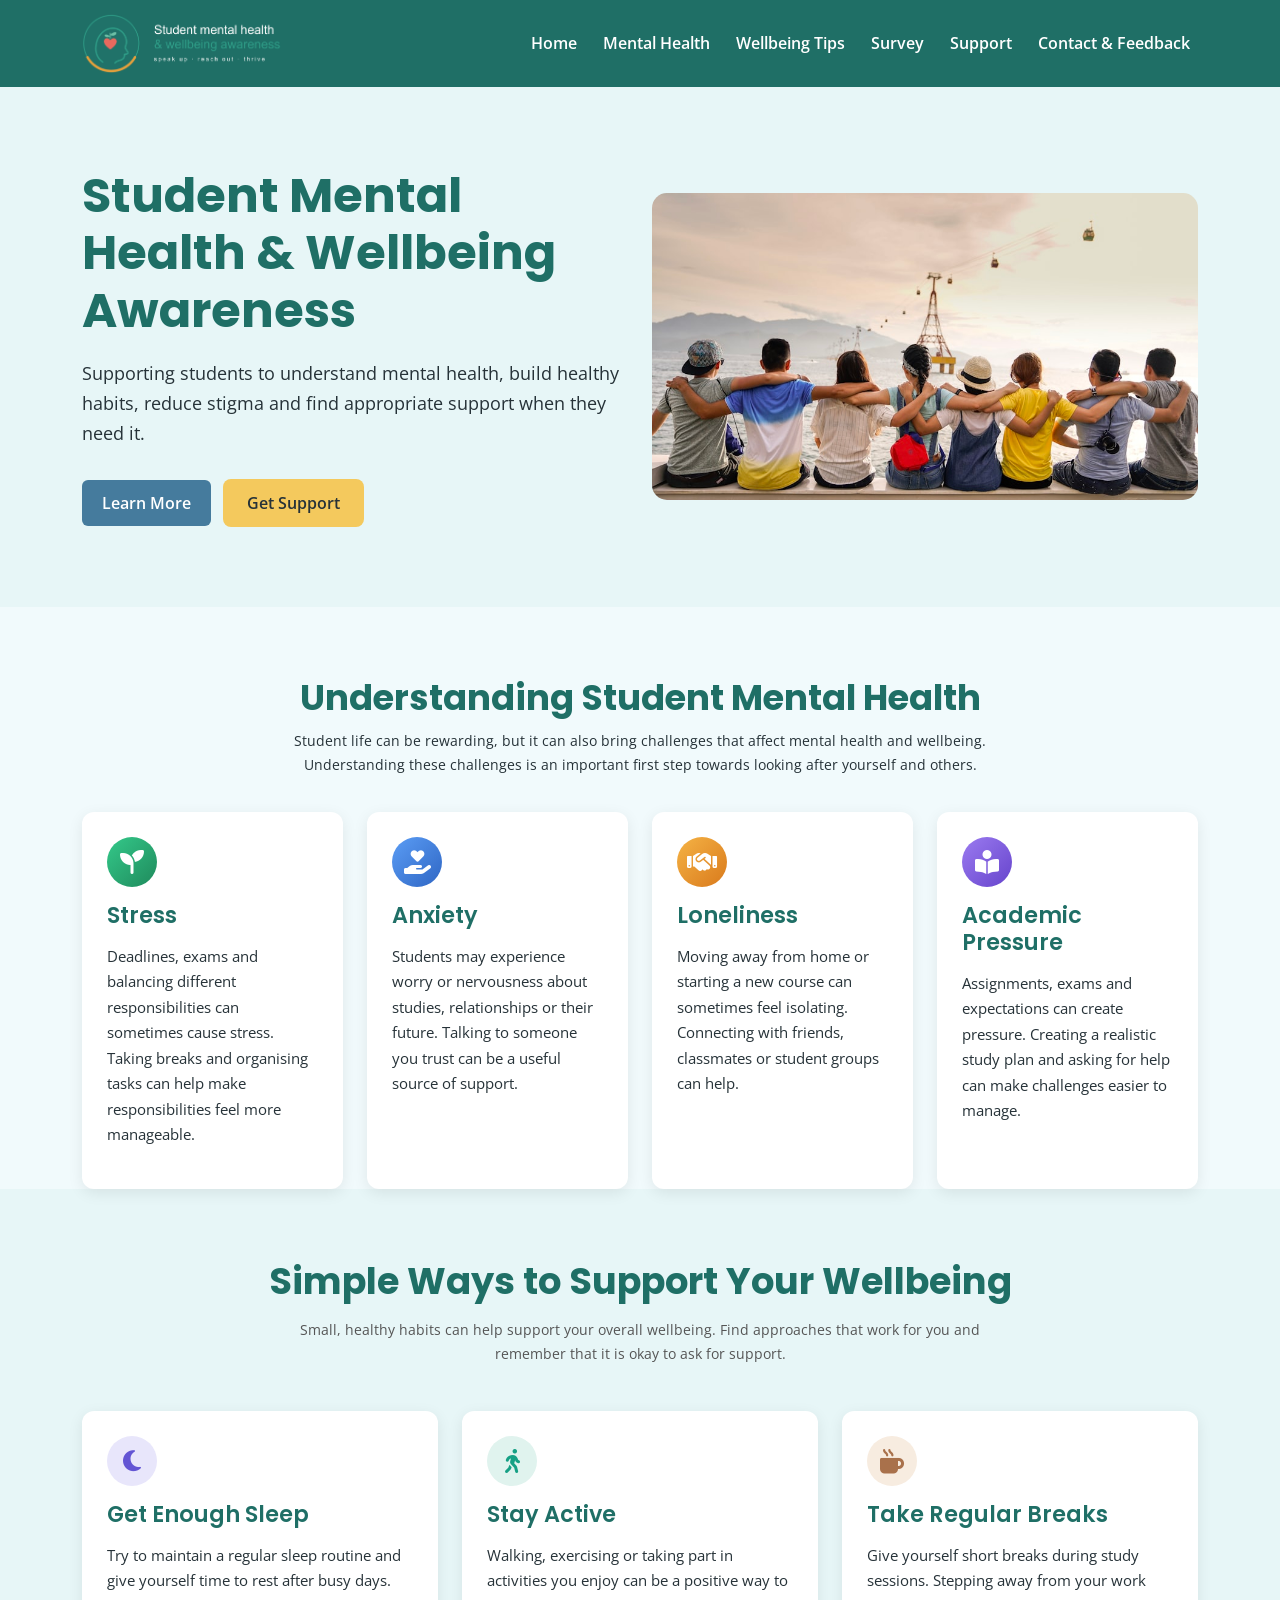
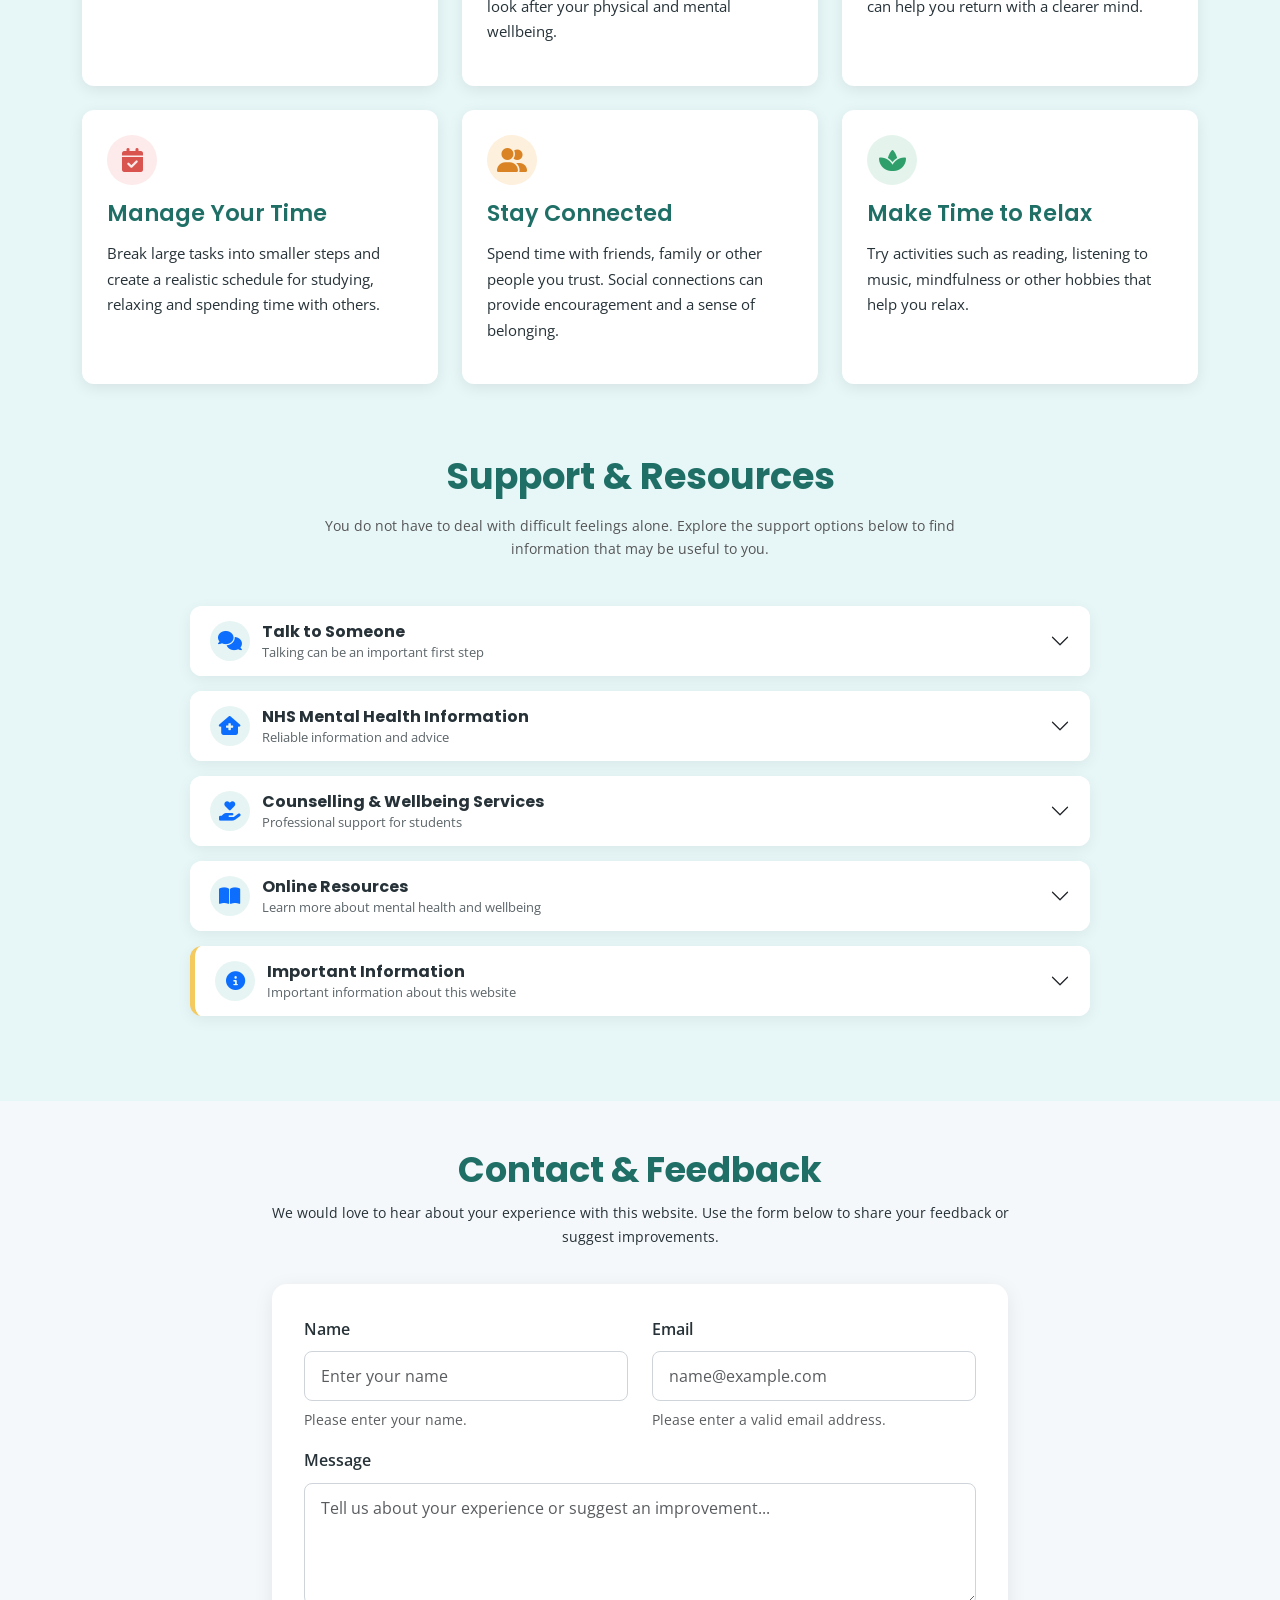
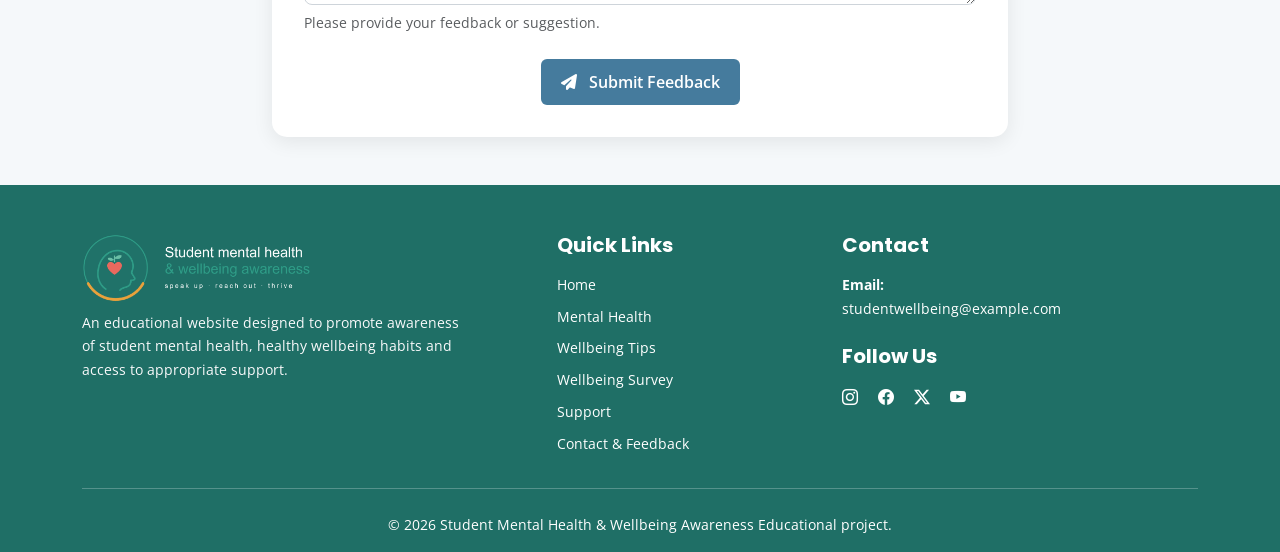
==== index.html @ f3d394f8 "Changes in style" ====
<!doctype html>
<html lang="en">
  <head>
    <meta charset="UTF-8" />
    <meta name="viewport" content="width=device-width, initial-scale=1.0" />
    <meta
      name="description"
      content="Student Mental Health and Wellbeing Awareness website providing information, wellbeing tips and support resources."
    />
    <title>Student Mental Health & Wellbeing Awareness</title>

    <!-- Bootstrap CSS -->
    <link
      href="https://cdn.jsdelivr.net/npm/bootstrap@5.3.8/dist/css/bootstrap.min.css"
      rel="stylesheet"
      integrity="sha384-sRIl4kxILFvY47J16cr9ZwB07vP4J8+LH7qKQnuqkuIAvNWLzeN8tE5YBujZqJLB"
      crossorigin="anonymous"
    />

    <!-- Font Awesome Icon -->
    <link
      rel="stylesheet"
      href="https://cdnjs.cloudflare.com/ajax/libs/font-awesome/6.5.2/css/all.min.css"
    />
    <link
      rel="stylesheet"
      href="https://cdn.jsdelivr.net/npm/bootstrap-icons@1.11.3/font/bootstrap-icons.min.css"
    />

    <!-- custom CSS -->
    <link rel="stylesheet" href="assets/css/style.css" />
  </head>

  <body>
    <!-- Navigation -->
    <nav
      class="navbar navbar-expand-lg sticky-top"
      aria-label="Main navigation"
    >
      <div class="container">
        <a class="navbar-brand" href="#home">
          <img
            src="assets/images/student_mental_health_wellbeing_awareness_logo.png"
            alt="Student Mental Health and Wellbeing Awareness logo"
            class="logo"
            width="200px"
          />
        </a>
        <!-- Mobile menu button -->
        <button
          class="navbar-toggler"
          type="button"
          data-bs-toggle="collapse"
          data-bs-target="#mainNavigation"
          aria-controls="mainNavigation"
          aria-expanded="false"
          aria-label="Toggle navigation"
        >
          <span class="navbar-toggler-icon"></span>
        </button>

        <!-- Navigation links -->
        <div class="collapse navbar-collapse" id="mainNavigation">
          <ul class="navbar-nav ms-auto">
            <li class="nav-item">
              <a class="nav-link" href="#home">Home</a>
            </li>

            <li class="nav-item">
              <a class="nav-link" href="#mental-health"> Mental Health </a>
            </li>

            <li class="nav-item">
              <a class="nav-link" href="#wellbeing-tips"> Wellbeing Tips </a>
            </li>

            <li class="nav-item">
              <a class="nav-link" href="survey.html">Survey</a>
            </li>

            <li class="nav-item">
              <a class="nav-link" href="#support"> Support </a>
            </li>
            <li class="nav-item">
              <a class="nav-link" href="#contact-feedback"
                >Contact & Feedback</a
              >
            </li>
          </ul>
        </div>
      </div>
    </nav>

    <!-- Hero Section -->
    <header id="home" class="hero">
      <div class="container">
        <div class="row align-items-center">
          <!-- Hero text -->
          <div class="col-lg-6">
            <h1>Student Mental Health & Wellbeing Awareness</h1>

            <p>
              Supporting students to understand mental health, build healthy
              habits, reduce stigma and find appropriate support when they need
              it.
            </p>

            <a href="#mental-health" class="btn btn-primary-custom me-md-2">
              Learn More
            </a>

            <a href="#support" class="btn btn-secondary-custom">
              Get Support
            </a>
          </div>

          <!-- Hero image -->
          <div class="col-lg-6">
            <img
              src="assets/images/hero-image.jpg"
              class="hero-image"
              alt="Students sitting together and supporting each other"
            />
          </div>
        </div>
      </div>
    </header>

    <!-- Mental Health Section -->
    <section id="mental-health" class="mental-health-section pb-0">
      <div class="container">
        <div class="section-title">
          <h2>Understanding Student Mental Health</h2>

          <p>
            Student life can be rewarding, but it can also bring challenges that
            affect mental health and wellbeing. Understanding these challenges
            is an important first step towards looking after yourself and
            others.
          </p>
        </div>

        <div class="row g-4">
          <!-- Stress -->
          <div class="col-md-6 col-lg-3">
            <article class="wellbeing-card">
              <div class="wellbeing-icon icon-stress" aria-hidden="true">
                <i class="fa-solid fa-seedling"></i>
              </div>

              <h3>Stress</h3>

              <p>
                Deadlines, exams and balancing different responsibilities can
                sometimes cause stress. Taking breaks and organising tasks can
                help make responsibilities feel more manageable.
              </p>
            </article>
          </div>

          <!-- Anxiety -->
          <div class="col-md-6 col-lg-3">
            <article class="wellbeing-card">
              <div class="wellbeing-icon icon-anxiety" aria-hidden="true">
                <i class="fa-solid fa-hand-holding-heart"></i>
              </div>

              <h3>Anxiety</h3>

              <p>
                Students may experience worry or nervousness about studies,
                relationships or their future. Talking to someone you trust can
                be a useful source of support.
              </p>
            </article>
          </div>

          <!-- Loneliness -->
          <div class="col-md-6 col-lg-3">
            <article class="wellbeing-card">
              <div class="wellbeing-icon icon-loneliness" aria-hidden="true">
                <i class="fa-solid fa-handshake"></i>
              </div>
              <h3>Loneliness</h3>

              <p>
                Moving away from home or starting a new course can sometimes
                feel isolating. Connecting with friends, classmates or student
                groups can help.
              </p>
            </article>
          </div>

          <!-- Academic pressure -->
          <div class="col-md-6 col-lg-3">
            <article class="wellbeing-card">
              <div class="wellbeing-icon icon-academic" aria-hidden="true">
                <i class="fa-solid fa-book-open-reader"></i>
              </div>
              <h3>Academic Pressure</h3>

              <p>
                Assignments, exams and expectations can create pressure.
                Creating a realistic study plan and asking for help can make
                challenges easier to manage.
              </p>
            </article>
          </div>
        </div>
      </div>
    </section>

    <!-- Wellbeing Tips Section -->
    <section id="wellbeing-tips" class="support-section pb-0">
      <div class="container">
        <div class="section-title">
          <h2>Simple Ways to Support Your Wellbeing</h2>

          <p>
            Small, healthy habits can help support your overall wellbeing. Find
            approaches that work for you and remember that it is okay to ask for
            support.
          </p>
        </div>

        <div class="row g-4">
          <!-- Sleep -->
          <div class="col-md-6 col-lg-4">
            <article class="wellbeing-card">
              <div class="wellbeing-icon icon-sleep" aria-hidden="true">
                <i class="fa-solid fa-moon"></i>
              </div>

              <h3>Get Enough Sleep</h3>

              <p>
                Try to maintain a regular sleep routine and give yourself time
                to rest after busy days.
              </p>
            </article>
          </div>

          <!-- Exercise -->
          <div class="col-md-6 col-lg-4">
            <article class="wellbeing-card">
              <div class="wellbeing-icon icon-active" aria-hidden="true">
                <i class="fa-solid fa-person-walking"></i>
              </div>

              <h3>Stay Active</h3>

              <p>
                Walking, exercising or taking part in activities you enjoy can
                be a positive way to look after your physical and mental
                wellbeing.
              </p>
            </article>
          </div>

          <!-- Breaks -->
          <div class="col-md-6 col-lg-4">
            <article class="wellbeing-card">
              <div class="wellbeing-icon icon-breaks" aria-hidden="true">
                <i class="fa-solid fa-mug-hot"></i>
              </div>

              <h3>Take Regular Breaks</h3>

              <p>
                Give yourself short breaks during study sessions. Stepping away
                from your work can help you return with a clearer mind.
              </p>
            </article>
          </div>

          <!-- Time management -->
          <div class="col-md-6 col-lg-4">
            <article class="wellbeing-card">
              <div class="wellbeing-icon icon-time" aria-hidden="true">
                <i class="fa-solid fa-calendar-check"></i>
              </div>

              <h3>Manage Your Time</h3>

              <p>
                Break large tasks into smaller steps and create a realistic
                schedule for studying, relaxing and spending time with others.
              </p>
            </article>
          </div>

          <!-- Social connection -->
          <div class="col-md-6 col-lg-4">
            <article class="wellbeing-card">
              <div class="wellbeing-icon icon-social" aria-hidden="true">
                <i class="fa-solid fa-user-group"></i>
              </div>

              <h3>Stay Connected</h3>

              <p>
                Spend time with friends, family or other people you trust.
                Social connections can provide encouragement and a sense of
                belonging.
              </p>
            </article>
          </div>

          <!-- Relaxation -->
          <div class="col-md-6 col-lg-4">
            <article class="wellbeing-card">
              <div class="wellbeing-icon icon-relax" aria-hidden="true">
                <i class="fa-solid fa-spa"></i>
              </div>

              <h3>Make Time to Relax</h3>

              <p>
                Try activities such as reading, listening to music, mindfulness
                or other hobbies that help you relax.
              </p>
            </article>
          </div>
        </div>
      </div>
    </section>

    <!-- Support Section -->
    <section id="support" class="support-section">
      <div class="container">
        <div class="section-title text-center">
          <h2>Support & Resources</h2>

          <p>
            You do not have to deal with difficult feelings alone. Explore the
            support options below to find information that may be useful to you.
          </p>
        </div>

        <div class="accordion support-accordion" id="supportAccordion">
          <!-- Talk to Someone -->

          <div class="accordion-item">
            <h2 class="accordion-header" id="headingTalk">
              <button
                class="accordion-button collapsed"
                type="button"
                data-bs-toggle="collapse"
                data-bs-target="#talkSupport"
                aria-expanded="false"
                aria-controls="talkSupport"
              >
                <span class="support-icon"
                  ><i class="fa-solid fa-comments" aria-hidden="true"></i
                ></span>

                <span>
                  <strong>Talk to Someone</strong>
                  <small>Talking can be an important first step</small>
                </span>
              </button>
            </h2>

            <div
              id="talkSupport"
              class="accordion-collapse collapse"
              aria-labelledby="headingTalk"
              data-bs-parent="#supportAccordion"
            >
              <div class="accordion-body">
                <p>
                  If you are struggling, consider speaking to someone you trust.
                </p>

                <p>
                  This could be a friend, family member, tutor, teacher or
                  student support professional.
                </p>

                <p>
                  Asking for help is a positive step towards looking after your
                  wellbeing.
                </p>
              </div>
            </div>
          </div>

          <!-- NHS Resources -->

          <div class="accordion-item">
            <h2 class="accordion-header" id="headingNhs">
              <button
                class="accordion-button collapsed"
                type="button"
                data-bs-toggle="collapse"
                data-bs-target="#nhsSupport"
                aria-expanded="false"
                aria-controls="nhsSupport"
              >
                <span class="support-icon"
                  ><i class="fa-solid fa-house-medical" aria-hidden="true"></i
                ></span>

                <span>
                  <strong>NHS Mental Health Information</strong>
                  <small>Reliable information and advice</small>
                </span>
              </button>
            </h2>

            <div
              id="nhsSupport"
              class="accordion-collapse collapse"
              aria-labelledby="headingNhs"
              data-bs-parent="#supportAccordion"
            >
              <div class="accordion-body">
                <p>
                  The NHS provides reliable information about mental health
                  conditions, symptoms, treatment and available services.
                </p>

                <a
                  href="https://www.nhs.uk/mental-health/"
                  target="_blank"
                  rel="noopener noreferrer"
                  class="btn btn-primary-custom"
                >
                  Visit NHS Mental Health Information
                </a>
              </div>
            </div>
          </div>

          <!-- Counselling -->

          <div class="accordion-item">
            <h2 class="accordion-header" id="headingCounselling">
              <button
                class="accordion-button collapsed"
                type="button"
                data-bs-toggle="collapse"
                data-bs-target="#counsellingSupport"
                aria-expanded="false"
                aria-controls="counsellingSupport"
              >
                <span class="support-icon"
                  ><i
                    class="fa-solid fa-hand-holding-heart"
                    aria-hidden="true"
                  ></i
                ></span>

                <span>
                  <strong>Counselling & Wellbeing Services</strong>
                  <small>Professional support for students</small>
                </span>
              </button>
            </h2>

            <div
              id="counsellingSupport"
              class="accordion-collapse collapse"
              aria-labelledby="headingCounselling"
              data-bs-parent="#supportAccordion"
            >
              <div class="accordion-body">
                <p>
                  Student counselling and wellbeing services can provide a safe
                  and confidential space to talk about difficulties.
                </p>

                <p>
                  Contact your educational institution to find out what
                  counselling or wellbeing services are available.
                </p>
              </div>
            </div>
          </div>

          <!-- Online Resources -->

          <div class="accordion-item">
            <h2 class="accordion-header" id="headingResources">
              <button
                class="accordion-button collapsed"
                type="button"
                data-bs-toggle="collapse"
                data-bs-target="#onlineResources"
                aria-expanded="false"
                aria-controls="onlineResources"
              >
                <span class="support-icon"
                  ><i class="fa-solid fa-book-open" aria-hidden="true"></i
                ></span>

                <span>
                  <strong>Online Resources</strong>
                  <small>Learn more about mental health and wellbeing</small>
                </span>
              </button>
            </h2>

            <div
              id="onlineResources"
              class="accordion-collapse collapse"
              aria-labelledby="headingResources"
              data-bs-parent="#supportAccordion"
            >
              <div class="accordion-body">
                <p>
                  Reliable online resources can help you learn more about mental
                  health and discover ways to support your wellbeing.
                </p>

                <a
                  href="https://www.nhs.uk/mental-health/"
                  target="_blank"
                  rel="noopener noreferrer"
                  class="support-link"
                >
                  Explore Mental Health Information →
                </a>
              </div>
            </div>
          </div>

          <!-- Important Information -->

          <div class="accordion-item important-item">
            <h2 class="accordion-header" id="headingImportant">
              <button
                class="accordion-button collapsed"
                type="button"
                data-bs-toggle="collapse"
                data-bs-target="#importantSupport"
                aria-expanded="false"
                aria-controls="importantSupport"
              >
                <span class="support-icon"
                  ><i class="fa-solid fa-circle-info" aria-hidden="true"></i
                ></span>

                <span>
                  <strong>Important Information</strong>
                  <small>Important information about this website</small>
                </span>
              </button>
            </h2>

            <div
              id="importantSupport"
              class="accordion-collapse collapse"
              aria-labelledby="headingImportant"
              data-bs-parent="#supportAccordion"
            >
              <div class="accordion-body">
                <p>
                  This website is an educational awareness project. It does not
                  replace professional medical or mental health advice.
                </p>

                <p class="mb-0">
                  If you are concerned about your mental health, consider
                  contacting an appropriate healthcare or student support
                  professional.
                </p>
              </div>
            </div>
          </div>
        </div>
      </div>
    </section>

    <!-- Contact & Feedback Section -->
    <section id="contact-feedback" class="contact-feedback-section py-5">
      <div class="container">
        <div class="section-title text-center">
          <h2>Contact & Feedback</h2>

          <p>
            We would love to hear about your experience with this website. Use
            the form below to share your feedback or suggest improvements.
          </p>
        </div>

        <div class="row justify-content-center">
          <div class="col-12 col-md-10 col-lg-8">
            <div class="feedback-form-card">
              <form action="success.html" method="get">
                <!-- Name and Email -->
                <div class="row">
                  <!-- Name -->
                  <div class="col-12 col-md-6 mb-3">
                    <label for="name" class="form-label"> Name </label>

                    <input
                      type="text"
                      class="form-control"
                      id="name"
                      name="name"
                      placeholder="Enter your name"
                      autocomplete="name"
                      required
                    />

                    <div class="form-text">Please enter your name.</div>
                  </div>

                  <!-- Email -->
                  <div class="col-12 col-md-6 mb-3">
                    <label for="email" class="form-label"> Email </label>

                    <input
                      type="email"
                      class="form-control"
                      id="email"
                      name="email"
                      placeholder="name@example.com"
                      autocomplete="email"
                      required
                    />

                    <div class="form-text">
                      Please enter a valid email address.
                    </div>
                  </div>
                </div>

                <!-- Message -->
                <div class="mb-4">
                  <label for="message" class="form-label"> Message </label>

                  <textarea
                    class="form-control"
                    id="message"
                    name="message"
                    rows="4"
                    placeholder="Tell us about your experience or suggest an improvement..."
                    required
                  ></textarea>

                  <div class="form-text">
                    Please provide your feedback or suggestion.
                  </div>
                </div>

                <!-- Submit -->
                <div class="text-center">
                  <button type="submit" class="btn btn-primary-custom">
                    <i
                      class="fa-solid fa-paper-plane me-2"
                      aria-hidden="true"
                    ></i>
                    Submit Feedback
                  </button>
                </div>
              </form>
            </div>
          </div>
        </div>
      </div>
    </section>

    <!-- Footer -->
    <footer class="site-footer pt-5 pb-3">
      <div class="container">
        <div class="row g-4">
          <!-- About -->
          <div class="col-12 col-md-6 col-lg-5 about">
            <a class="footer-logo mb-2" href="#home">
              <img
                src="assets/images/student_mental_health_wellbeing_awareness_logo.png"
                alt="Student Mental Health and Wellbeing Awareness logo"
                class="logo"
                width="230px"
              />
            </a>

            <p class="text-light">
              An educational website designed to promote awareness of student
              mental health, healthy wellbeing habits and access to appropriate
              support.
            </p>
          </div>

          <!-- Quick Navigation -->
          <div class="col-12 col-md-6 col-lg-3">
            <h3 class="h5 fw-bold mb-3">Quick Links</h3>

            <ul class="list-unstyled footer-links mb-0">
              <li class="mb-2">
                <a href="#home" class="text-white text-decoration-none">
                  Home
                </a>
              </li>

              <li class="mb-2">
                <a
                  href="#mental-health"
                  class="text-white text-decoration-none"
                >
                  Mental Health
                </a>
              </li>

              <li class="mb-2">
                <a
                  href="#wellbeing-tips"
                  class="text-white text-decoration-none"
                >
                  Wellbeing Tips
                </a>
              </li>
              <li class="mb-2">
                <a href="survey.html" class="text-white text-decoration-none">
                  Wellbeing Survey
                </a>
              </li>
              <li class="mb-2">
                <a href="#support" class="text-white text-decoration-none">
                  Support
                </a>
              </li>
              <li class="mb-2">
                <a
                  href="#contact-feedback"
                  class="text-white text-decoration-none"
                >
                  Contact & Feedback
                </a>
              </li>
            </ul>
          </div>

          <!-- Contact Information -->
          <div class="col-12 col-md-12 col-lg-4">
            <h3 class="h5 fw-bold mb-3">Contact</h3>

            <p class="mb-2">
              <strong>Email:</strong><br />
              <a
                href="mailto:studentwellbeing@example.com"
                class="text-white text-decoration-none"
              >
                studentwellbeing@example.com
              </a>
            </p>
            <div class="social-icons mt-4">
              <h3 class="h5 fw-bold mb-3">Follow Us</h3>

              <a
                href="https://www.instagram.com/"
                class="text-white me-3"
                aria-label="Instagram"
                target="_blank"
              >
                <i class="bi bi-instagram fs-6"></i>
              </a>

              <a
                href="https://www.facebook.com/"
                class="text-white me-3"
                aria-label="Facebook"
                target="_blank"
              >
                <i class="bi bi-facebook fs-6"></i>
              </a>

              <a
                href="https://www.twitter.com/"
                class="text-white me-3"
                aria-label="Twitter"
                target="_blank"
              >
                <i class="bi bi-twitter-x fs-6"></i>
              </a>

              <a
                href="https://www.youtube.com/"
                class="text-white"
                aria-label="YouTube"
                target="_blank"
              >
                <i class="bi bi-youtube fs-6"></i>
              </a>
            </div>
          </div>
        </div>

        <!-- Footer Bottom -->
        <hr class="border-light my-4" />

        <div class="row text-center">
          <div class="col-12 mx-auto">
            <p class="mb-0">
              &copy; 2026 Student Mental Health &amp; Wellbeing Awareness
              Educational project.
            </p>
          </div>
        </div>
      </div>
    </footer>

    <!-- Bootstrap JS -->
    <script
      src="https://cdn.jsdelivr.net/npm/bootstrap@5.3.8/dist/js/bootstrap.bundle.min.js"
      integrity="sha384-FKyoEForCGlyvwx9Hj09JcYn3nv7wiPVlz7YYwJrWVcXK/BmnVDxM+D2scQbITxI"
      crossorigin="anonymous"
    ></script>
  </body>
</html>
---- assets/css/style.css ----
/* Google fonts import */
@import url("https://fonts.googleapis.com/css2?family=Open+Sans:wght@400;600;700&family=Poppins:wght@500;600;700&display=swap");

/* CSS Variables */
:root {
  --primary-font: "Open Sans", sans-serif;
  --secondary-font: "Poppins", sans-serif;
  --primary-color: #263238;
  --secondary-color: #1f6f66;
  --highlight-color: #f1fafc;
  --highlight-color-dark: #e6b94f;
  --highlight-color-light: #f4c95d;
}

/* Global styles */
body {
  font-family: var(--primary-font);
  color: var(--primary-color);
  background-color: var(--highlight-color);
  line-height: 1.7;
}

h1,
h2,
h3,
h4,
h5,
h6 {
  font-family: var(--secondary-font);
  color: var(--secondary-color);
  font-weight: 600;
}

/* Navbar */
.navbar {
  background-color: var(--secondary-color);
}

.navbar-brand {
  font-family: var(--secondary-font);
  font-weight: 700;
  color: #ffffff !important;
}

.navbar-nav .nav-link {
  color: #ffffff !important;
  font-weight: 600;
  margin-left: 10px;
}

.navbar-nav .nav-link:hover,
.navbar-nav .nav-link:focus {
  color: var(--highlight-color-light) !important;
}

/* Hero Section */

.hero {
  background-color: #e7f6f7;
  padding: 80px 0;
}

.hero h1 {
  font-size: 3rem;
  font-weight: 700;
  margin-bottom: 20px;
}

.hero p {
  font-size: 1.1rem;
  margin-bottom: 30px;
}

.hero-image {
  width: 100%;
  max-height: 400px;
  object-fit: cover;
  border-radius: 15px;
}

.btn-primary-custom {
  background-color: #2a9d8f;
  border: none;
  color: #ffffff;
  padding: 12px 24px;
  font-weight: 600;
  border-radius: 8px;
}

.btn-primary-custom:hover,
.btn-primary-custom:focus {
  background-color: var(--secondary-color);
  color: #ffffff;
}

.btn-secondary-custom {
  background-color: var(--highlight-color-light);
  border: none;
  color: var(--primary-color);
  padding: 12px 24px;
  font-weight: 600;
  border-radius: 8px;
}

.btn-secondary-custom:hover,
.btn-secondary-custom:focus {
  background-color: var(--highlight-color-dark);
  color: var(--primary-color);
}

/* Content Sections CSS */
section {
  padding: 70px 0;
}

.section-title {
  text-align: center;
  margin-bottom: 35px;
}

.section-title h2 {
  font-size: 2.2rem;
  font-weight: 700;
}

.section-title p {
  max-width: 750px;
  margin: 10px auto 0;
  font-size: 14px;
}

/* Cards */
.wellbeing-card {
  background-color: #ffffff;
  border: none;
  border-radius: 12px;
  font-size: 15px;
  padding: 25px;
  height: 100%;
  box-shadow: 0 4px 15px rgba(0, 0, 0, 0.08);
}

.wellbeing-card h3 {
  font-size: 1.4rem;
  margin-bottom: 15px;
}

.wellbeing-icon {
  width: 50px;
  height: 50px;
  display: flex;
  align-items: center;
  justify-content: center;
  border-radius: 50%;
  font-size: 1.5rem;
  margin-bottom: 15px;
  transition: transform 0.25s ease;
}

.wellbeing-card:hover .wellbeing-icon {
  transform: scale(1.08);
}

.icon-stress {
  background: linear-gradient(135deg, #34c98a, #1f8a5c);
  color: #fff;
}
.icon-anxiety {
  background: linear-gradient(135deg, #5b9df5, #2f66c4);
  color: #fff;
}
.icon-loneliness {
  background: linear-gradient(135deg, #f5b345, #d97a1c);
  color: #fff;
}
.icon-academic {
  background: linear-gradient(135deg, #9b7bf0, #6644cc);
  color: #fff;
}
.icon-sleep {
  background: #e8e6fb;
  color: #6355d4;
}
.icon-active {
  background: #e0f3ee;
  color: #16a085;
}
.icon-breaks {
  background: #f7ece0;
  color: #a9714b;
}
.icon-time {
  background: #fdeaea;
  color: #d9534f;
}
.icon-social {
  background: #fdf0dd;
  color: #d98324;
}
.icon-relax {
  background: #e4f4ec;
  color: #2e9e6b;
}

/* ========================================
   Student Wellbeing Survey
   ======================================== */

.survey-section {
  background-color: #f4f8f7;
}

.survey-card {
  background-color: #ffffff;
  border-radius: 16px;
  padding: 2rem;
  box-shadow: 0 8px 25px rgba(0, 0, 0, 0.08);
}

.survey-card fieldset {
  border: 1px solid #dee2e6;
  border-radius: 12px;
  padding: 1.5rem;
}

.survey-card legend {
  float: none;
  width: auto;
  padding: 0 0.75rem;
  margin-bottom: 1rem;
  font-size: 1.25rem;
  font-weight: 700;
  color: #245b55;
}

.survey-card .form-label {
  font-weight: 600;
  color: #343a40;
}

.survey-card .form-control,
.survey-card .form-select {
  min-height: 48px;
  border-radius: 8px;
}

.survey-card textarea.form-control {
  min-height: 130px;
}

.survey-card .form-check {
  margin-bottom: 0.65rem;
}

.survey-card .form-check-input {
  margin-top: 0.25rem;
}

.survey-card .form-check-label {
  cursor: pointer;
}

.survey-card .form-control:focus,
.survey-card .form-select:focus,
.survey-card .form-check-input:focus {
  border-color: #245b55;
  box-shadow: 0 0 0 0.2rem rgba(36, 91, 85, 0.15);
}

.survey-card .btn {
  min-width: 150px;
}

/* Supoort Section */
.support-section {
  background-color: #e7f6f7;
}
.support-section .section-title {
  margin-bottom: 45px;
}
.support-section .section-title h2 {
  font-family: var(--secondary-font);
  color: var(--secondary-color);
  font-size: 2.3rem;
  font-weight: 700;
  margin-bottom: 15px;
}
.support-section .section-title p {
  max-width: 700px;
  margin: 0 auto;
  color: #555;
  line-height: 1.7;
}

/* Accordion */
.support-accordion {
  max-width: 900px;
  margin: 0 auto;
}
.support-accordion .accordion-item {
  border: none;
  border-radius: 12px !important;
  margin-bottom: 15px;
  overflow: hidden;
  box-shadow: 0 4px 15px rgba(0, 0, 0, 0.06);
}
.support-accordion .accordion-button {
  display: flex;
  align-items: center;
  background-color: #ffffff;
  color: var(--primary-color);
  padding: 15px 20px;
  font-family: var(--secondary-font);
  box-shadow: none;
}
.support-accordion p {
  margin-bottom: 0.5rem;
  font-size: 14px;
}
/* Open accordion */
.support-accordion .accordion-button:not(.collapsed) {
  background-color: #2a9d8f;
  color: #ffffff;
}
.support-icon {
  height: 40px;
  width: 40px;
  display: inline-flex;
  align-items: center;
  justify-content: center;
  font-size: 1.2rem;
  flex-shrink: 0;
  margin-right: 0.75rem;
  border-radius: 50%;
  background-color: #e6f5f3;
  color: var(--bs-primary, #0d6efd);
}
.accordion-button:not(.collapsed) .support-icon {
  background-color: #ffffff;
}
.support-accordion .accordion-button strong {
  display: block;
  font-size: 1rem;
  margin-bottom: 4px;
}
.support-accordion .accordion-button small {
  display: block;
  font-family: var(--primary-font);
  font-size: 0.8rem;
  font-weight: 400;
  opacity: 0.75;
}
.support-accordion .accordion-body {
  background-color: #ffffff;
  padding: 25px 30px;
  color: #555;
  line-height: 1.7;
}
.support-link {
  display: inline-block;
  margin-top: 5px;
  color: #2a9d8f;
  font-weight: 700;
  text-decoration: none;
}
.support-link:hover {
  color: #1f6f66;
}

/* NHS button */
.btn-primary-custom {
  background-color: #457b9d;
  border: none;
  color: #ffffff;
  padding: 11px 20px;
  border-radius: 6px;
  font-weight: 600;
}

.btn-primary-custom:hover {
  background-color: var(--secondary-color);
  color: #ffffff;
}

.important-item {
  border-left: 5px solid var(--highlight-color-light) !important;
}

/* =========================================
   Contact & Feedback
   ========================================= */

.contact-feedback-section {
  background-color: #f5f8fa;
}

.feedback-form-card {
  background-color: #ffffff;
  padding: 2rem;
  border-radius: 15px;
  box-shadow: 0 5px 20px rgba(0, 0, 0, 0.08);
}

.feedback-form-card .form-label {
  font-weight: 600;
}

.feedback-form-card .form-control {
  border: 1px solid #ced4da;
  border-radius: 8px;
  padding: 0.75rem 1rem;
}

.feedback-form-card .form-control:focus {
  border-color: #86b7fe;
  box-shadow: 0 0 0 0.2rem rgba(13, 110, 253, 0.15);
}

.feedback-form-card textarea {
  resize: vertical;
}

.feedback-form-card .form-text {
  margin-top: 0.4rem;
}
/* Success Page */

.success-page {
  min-height: 80vh;
  display: flex;
  align-items: center;
}

.success-icon {
  font-size: 4rem;
}

.success-page h1 {
  font-weight: 700;
}
/* Footer */

footer {
  background-color: #1f6f66;
  color: #ffffff;
  padding: 40px 0 20px;
  font-size: 14px;
}

.footer-logo {
  float: left;
  width: 100%;
}
footer .about p {
  margin-right: 4rem;
}
footer h3 {
  color: #ffffff;
  font-size: 1.3rem;
}

footer a {
  color: #ffffff;
  text-decoration: none;
}

footer a:hover,
footer a:focus {
  color: #f4c95d;
}

.footer-bottom {
  border-top: 1px solid rgba(255, 255, 255, 0.3);
  margin-top: 25px;
  padding-top: 20px;
  text-align: center;
}

/* Responsive design */
@media (min-width: 768px) and (max-width: 991.98px) {
  .survey-card {
    padding: 1.5rem;
  }
}
@media (max-width: 768px) {
  .hero {
    padding: 50px 0;
  }

  .hero h1 {
    font-size: 2.2rem;
  }

  .hero-image {
    margin-top: 30px;
  }

  section {
    padding: 50px 0;
  }

  .section-title h2 {
    font-size: 1.8rem;
  }
  .survey-card {
    padding: 1rem;
    border-radius: 12px;
  }

  .survey-card fieldset {
    padding: 1rem;
  }

  .survey-card .btn {
    width: 100%;
    margin: 0 0 0.75rem 0 !important;
  }
}

@media (max-width: 576px) {
  .hero h1 {
    font-size: 1.9rem;
  }

  .hero p {
    font-size: 1rem;
  }

  .btn-primary-custom,
  .btn-secondary-custom {
    width: 100%;
    margin-bottom: 10px;
  }

  .support-section {
    padding: 60px 15px;
  }

  .support-section .section-title h2 {
    font-size: 1.8rem;
  }

  .support-accordion .accordion-button {
    padding: 16px;
  }

  .support-icon {
    width: 42px;
    height: 42px;
    font-size: 1.2rem;
    margin-right: 12px;
  }

  .support-accordion .accordion-button strong {
    font-size: 0.95rem;
  }

  .support-accordion .accordion-button small {
    font-size: 0.75rem;
  }

  .support-accordion .accordion-body {
    padding: 20px;
  }
}
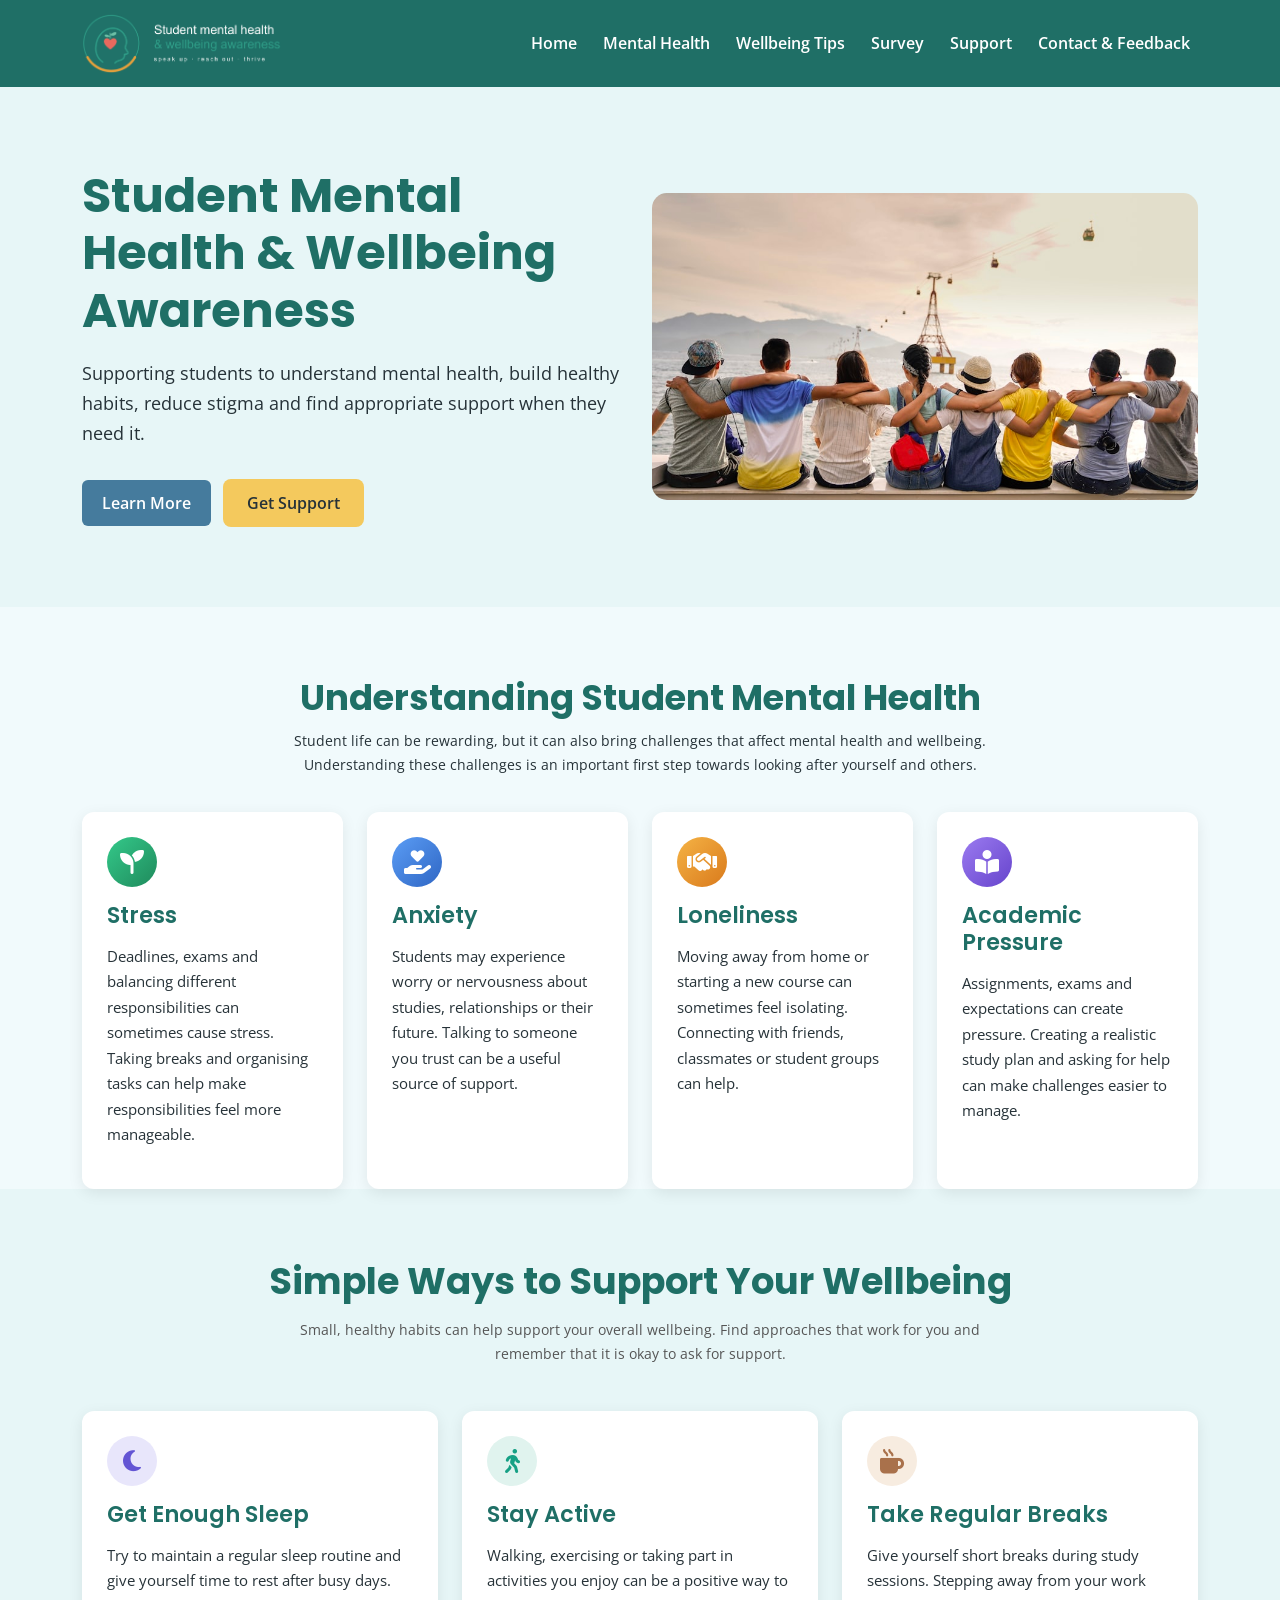
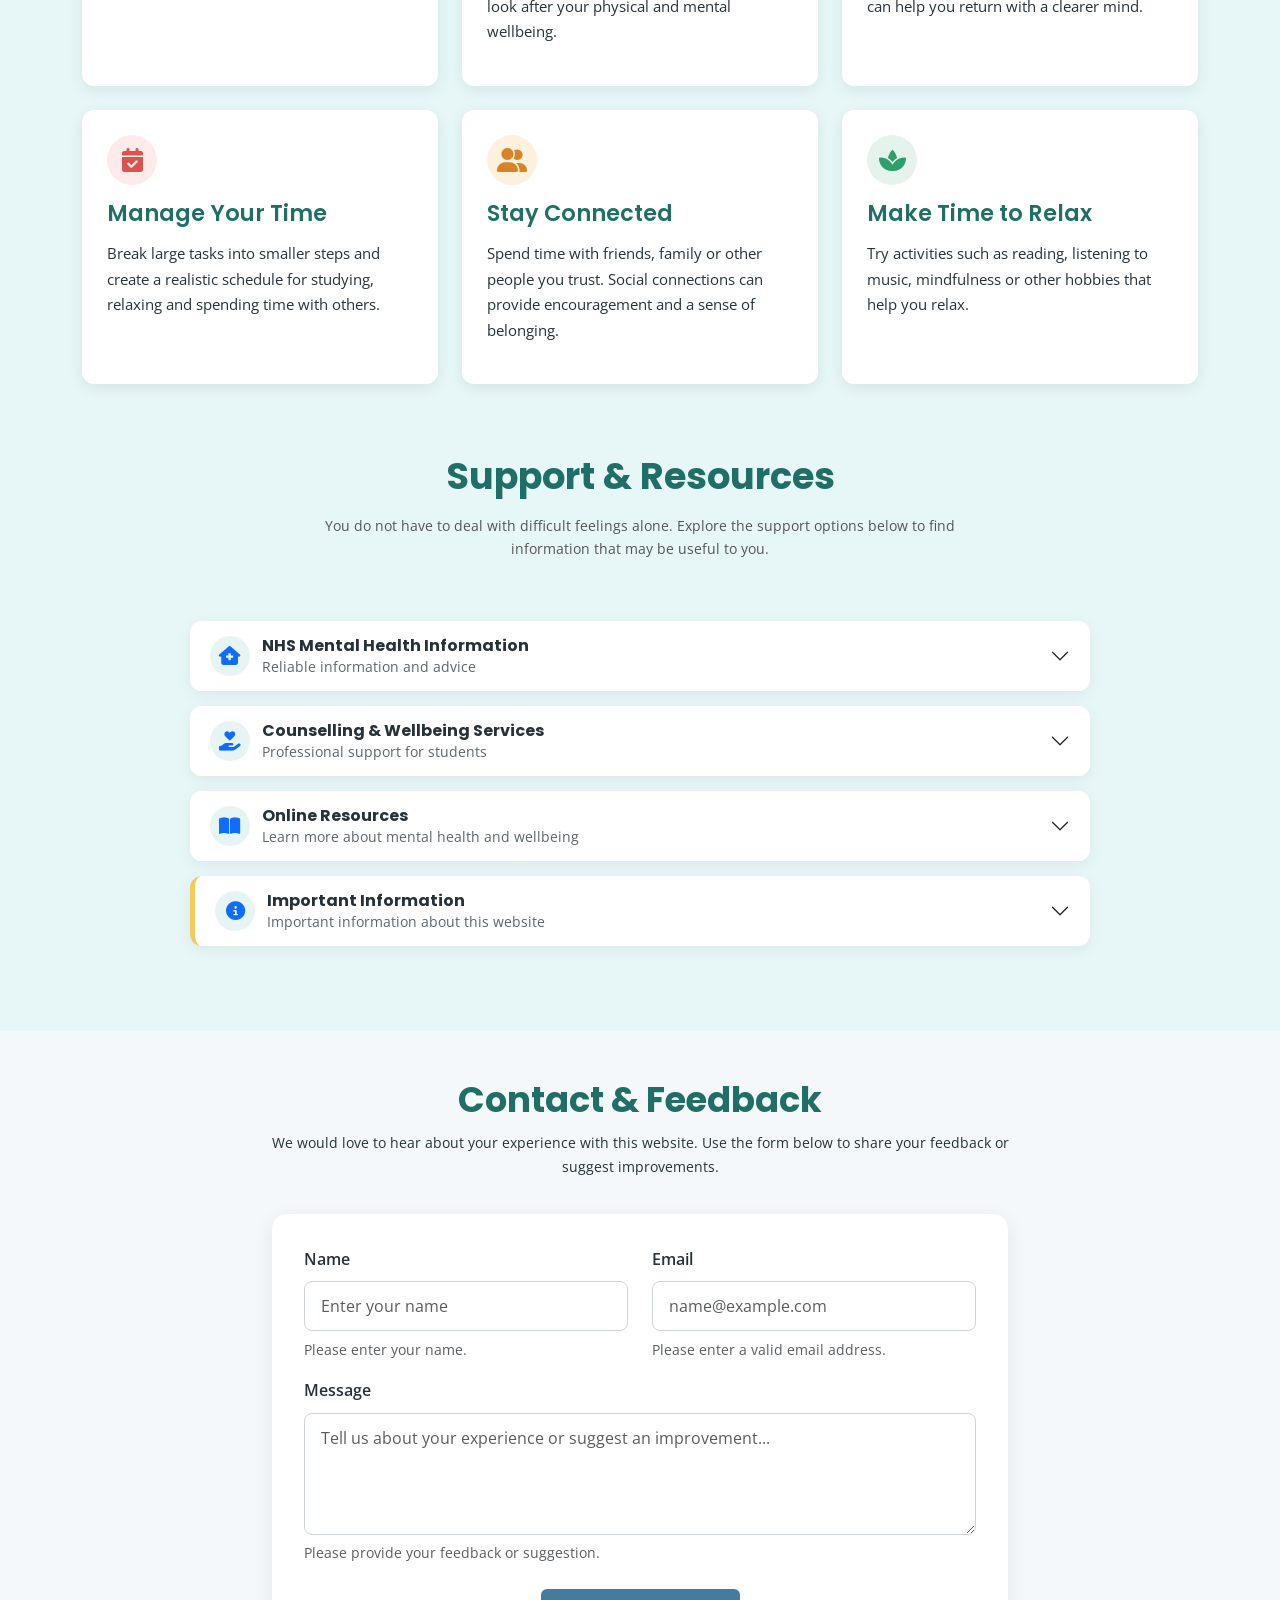
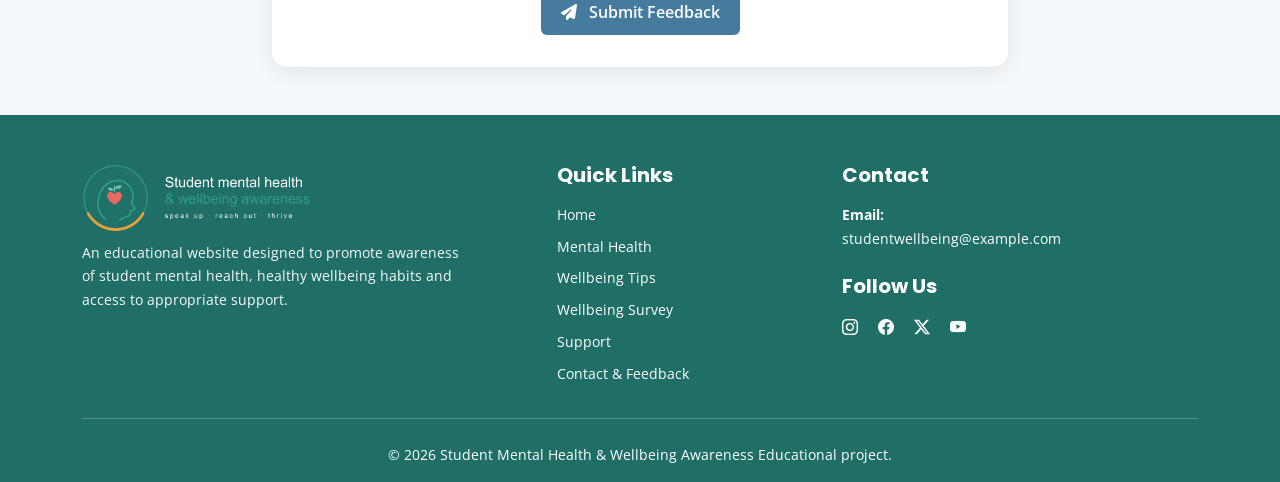
==== commit 4cdb04fb: "Add validation changes" ====
--- a/index.html
+++ b/index.html
@@ -43,7 +43,7 @@
             src="assets/images/student_mental_health_wellbeing_awareness_logo.png"
             alt="Student Mental Health and Wellbeing Awareness logo"
             class="logo"
-            width="200px"
+            width="200"
           />
         </a>
         <!-- Mobile menu button -->
@@ -343,8 +343,9 @@
           <div class="accordion-item">
             <h2 class="accordion-header" id="headingTalk">
               <button
-                class="accordion-button collapsed"
+                class="accordion-collapse collapse"
                 type="button"
+                aria-labelledby="headingTalk"
                 data-bs-toggle="collapse"
                 data-bs-target="#talkSupport"
                 aria-expanded="false"
@@ -364,7 +365,6 @@
             <div
               id="talkSupport"
               class="accordion-collapse collapse"
-              aria-labelledby="headingTalk"
               data-bs-parent="#supportAccordion"
             >
               <div class="accordion-body">
@@ -411,7 +411,6 @@
             <div
               id="nhsSupport"
               class="accordion-collapse collapse"
-              aria-labelledby="headingNhs"
               data-bs-parent="#supportAccordion"
             >
               <div class="accordion-body">
@@ -461,7 +460,6 @@
             <div
               id="counsellingSupport"
               class="accordion-collapse collapse"
-              aria-labelledby="headingCounselling"
               data-bs-parent="#supportAccordion"
             >
               <div class="accordion-body">
@@ -504,7 +502,6 @@
             <div
               id="onlineResources"
               class="accordion-collapse collapse"
-              aria-labelledby="headingResources"
               data-bs-parent="#supportAccordion"
             >
               <div class="accordion-body">
@@ -551,7 +548,6 @@
             <div
               id="importantSupport"
               class="accordion-collapse collapse"
-              aria-labelledby="headingImportant"
               data-bs-parent="#supportAccordion"
             >
               <div class="accordion-body">
@@ -673,7 +669,7 @@
                 src="assets/images/student_mental_health_wellbeing_awareness_logo.png"
                 alt="Student Mental Health and Wellbeing Awareness logo"
                 class="logo"
-                width="230px"
+                width="230"
               />
             </a>
 
--- a/assets/css/style.css
+++ b/assets/css/style.css
@@ -346,7 +346,7 @@
 .support-accordion .accordion-button small {
   display: block;
   font-family: var(--primary-font);
-  font-size: 0.8rem;
+  font-size: 14px;
   font-weight: 400;
   opacity: 0.75;
 }
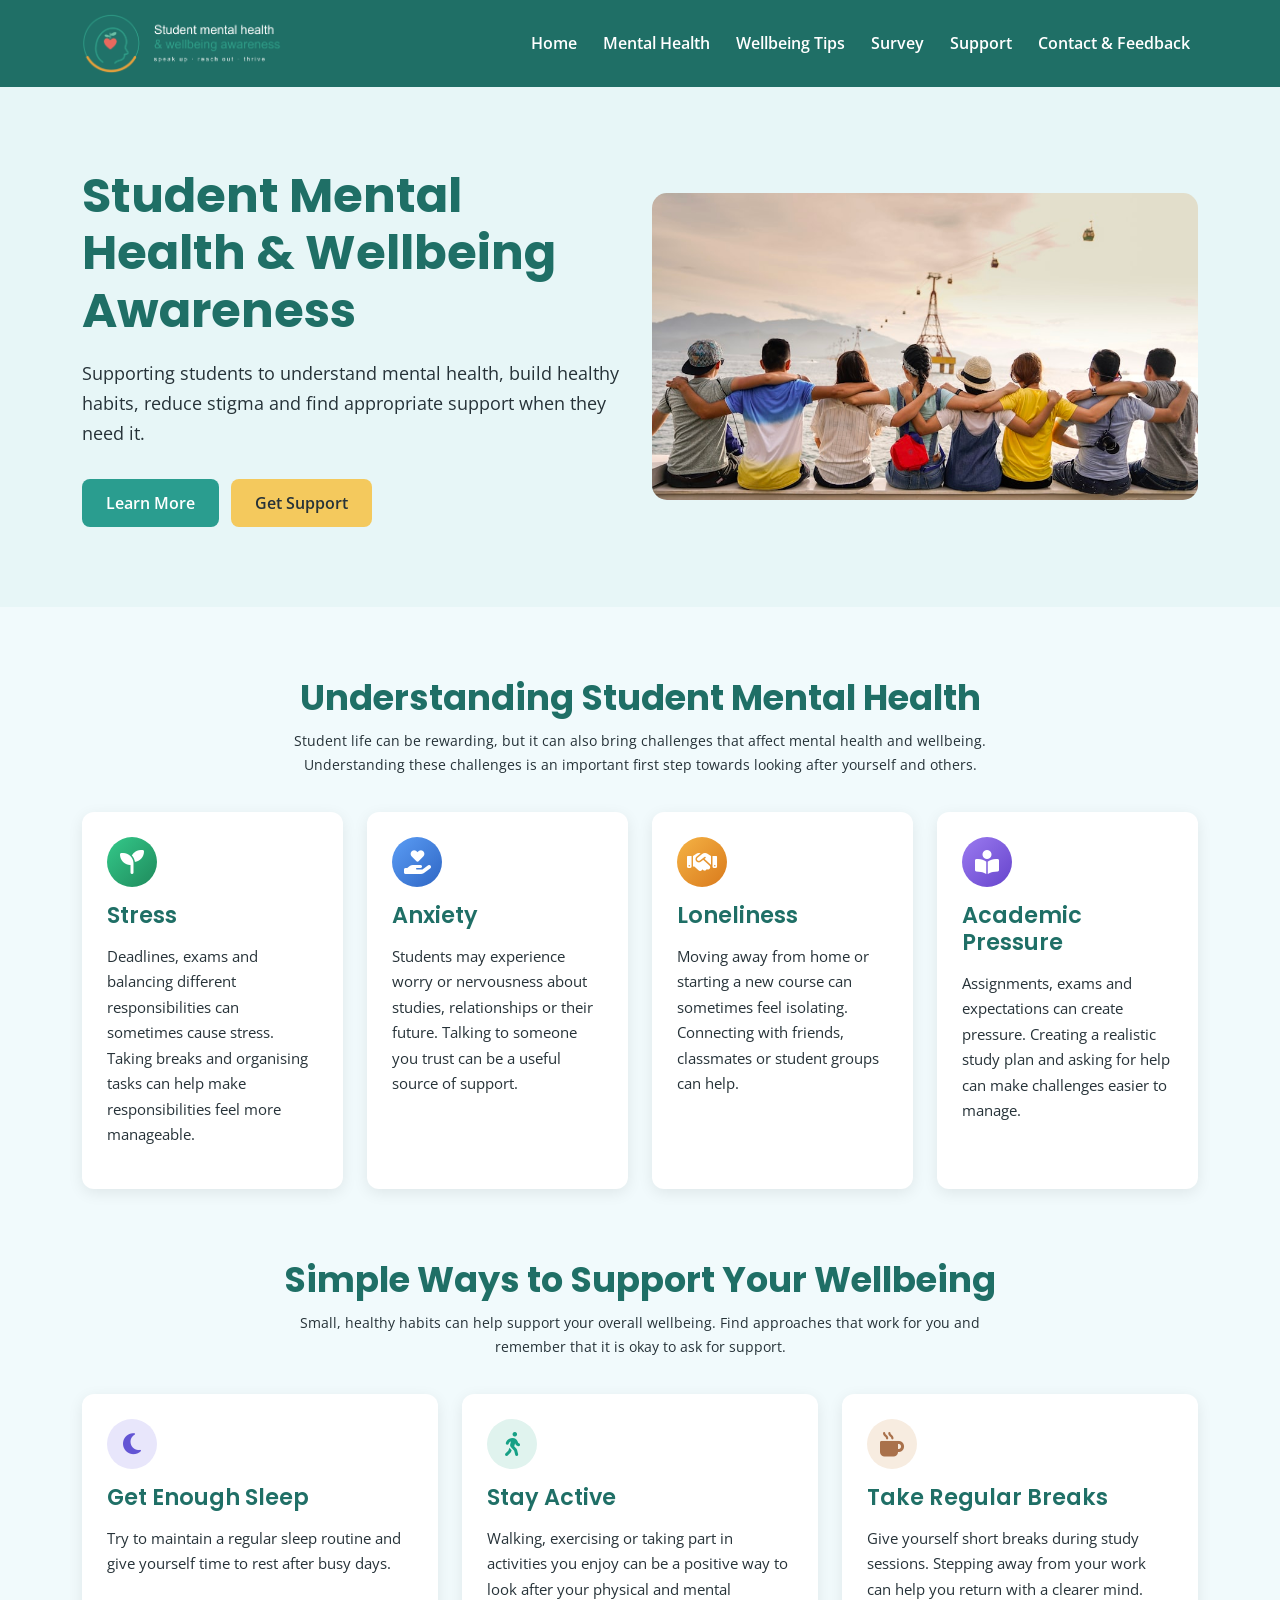
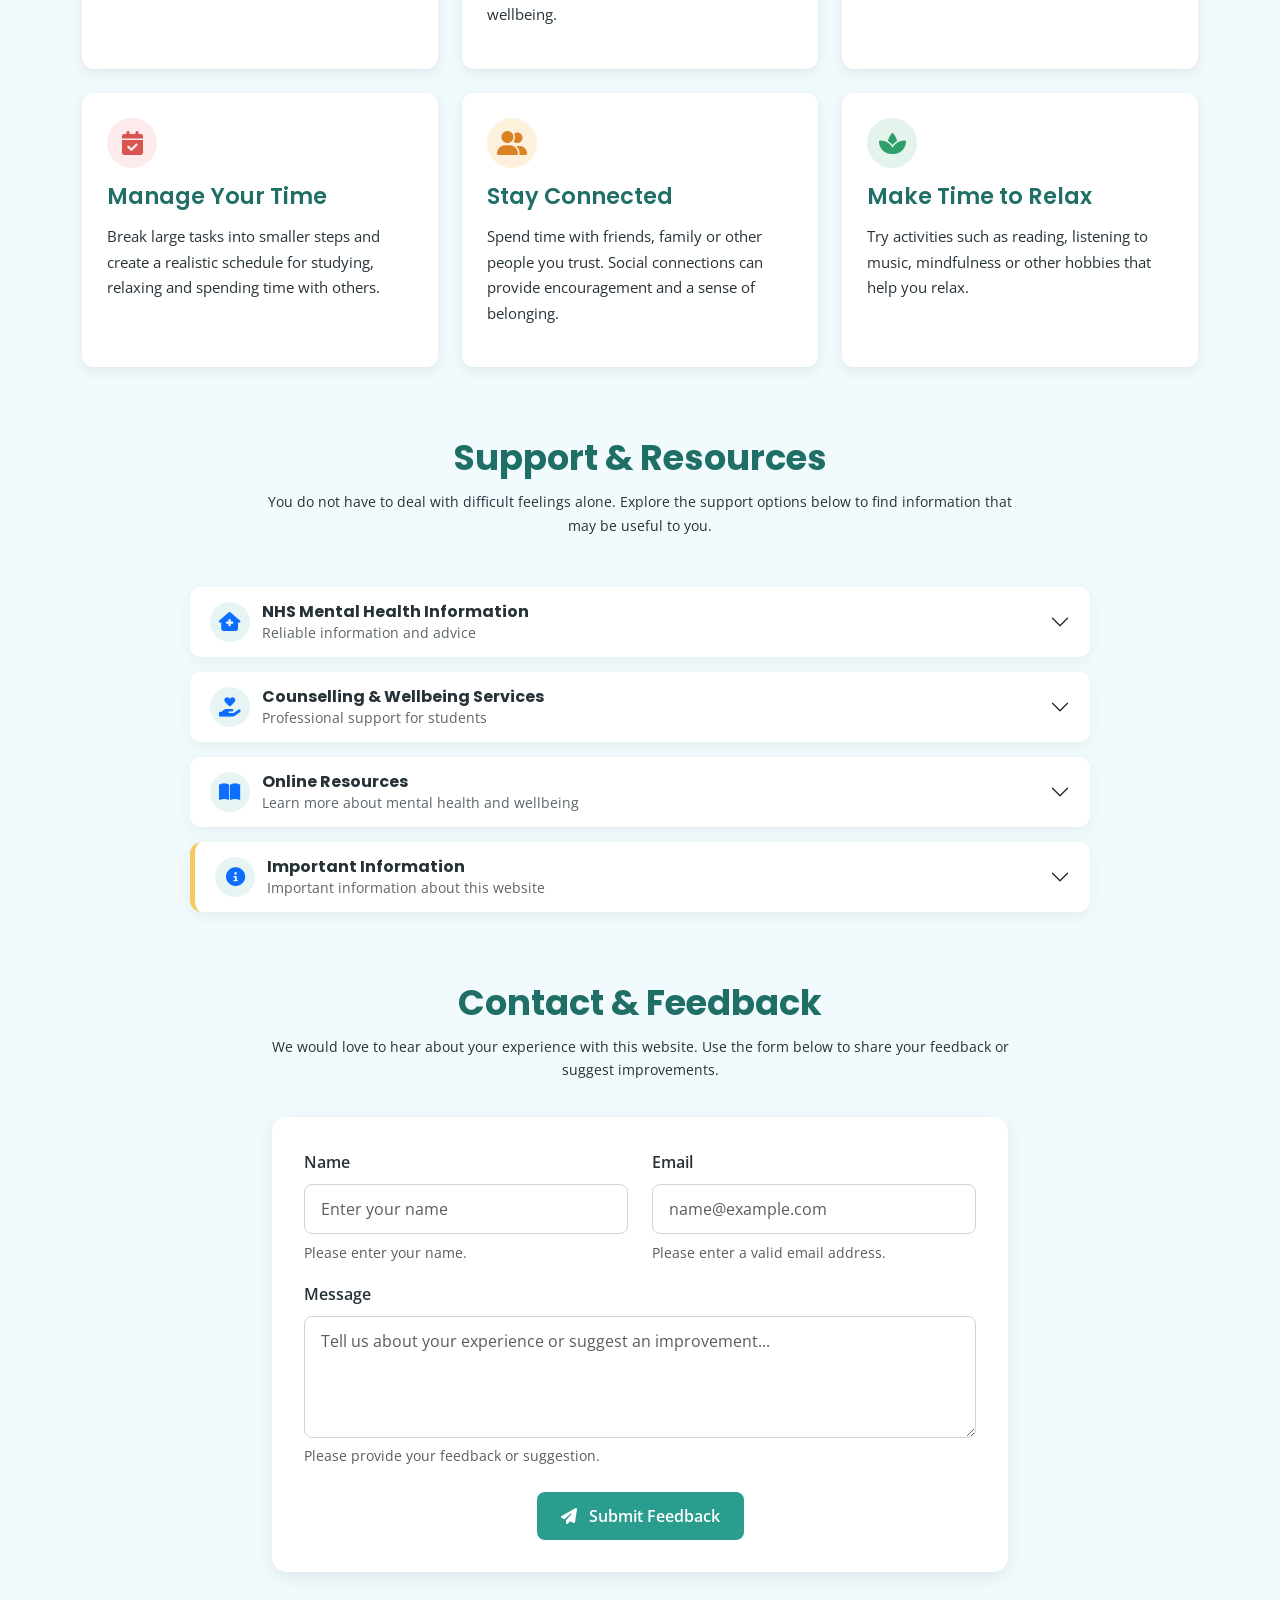
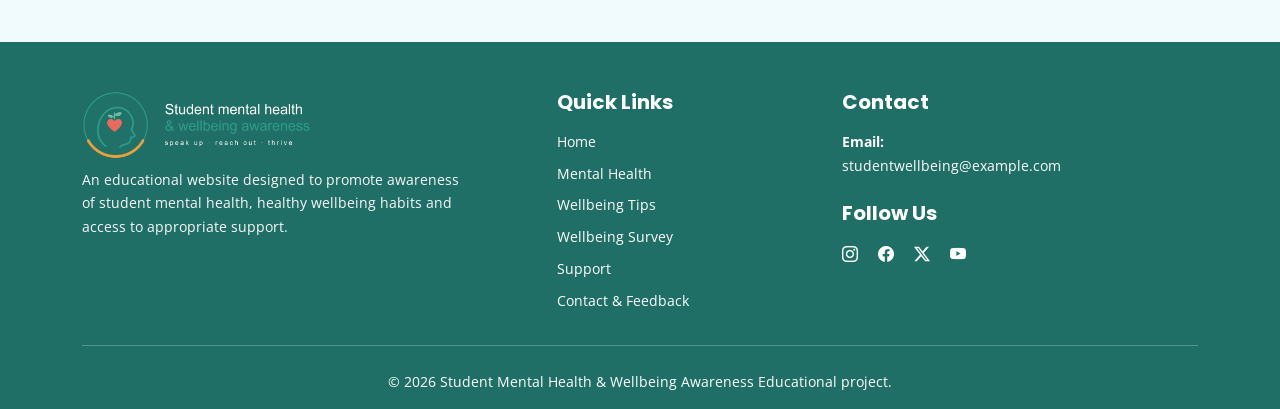
==== commit 27c5abac: "Change Mobile view design and create submit survey html" ====
--- a/index.html
+++ b/index.html
@@ -38,7 +38,7 @@
       aria-label="Main navigation"
     >
       <div class="container">
-        <a class="navbar-brand" href="#home">
+        <a class="navbar-brand" href="/">
           <img
             src="assets/images/student_mental_health_wellbeing_awareness_logo.png"
             alt="Student Mental Health and Wellbeing Awareness logo"
@@ -118,8 +118,10 @@
           <div class="col-lg-6">
             <img
               src="assets/images/hero-image.jpg"
-              class="hero-image"
-              alt="Students sitting together and supporting each other"
+              class="img-fluid hero-image"
+              alt="Students sitting together and supporting each other while discussing their wellbeing"
+              width="800"
+              height="600"
             />
           </div>
         </div>
@@ -326,7 +328,7 @@
     </section>
 
     <!-- Support Section -->
-    <section id="support" class="support-section">
+    <section id="support" class="support-section pb-0">
       <div class="container">
         <div class="section-title text-center">
           <h2>Support & Resources</h2>
@@ -524,7 +526,7 @@
 
           <!-- Important Information -->
 
-          <div class="accordion-item important-item">
+          <div class="accordion-item important-item mb-0">
             <h2 class="accordion-header" id="headingImportant">
               <button
                 class="accordion-button collapsed"
@@ -569,7 +571,7 @@
     </section>
 
     <!-- Contact & Feedback Section -->
-    <section id="contact-feedback" class="contact-feedback-section py-5">
+    <section id="contact-feedback" class="contact-feedback-section">
       <div class="container">
         <div class="section-title text-center">
           <h2>Contact & Feedback</h2>
@@ -664,7 +666,7 @@
         <div class="row g-4">
           <!-- About -->
           <div class="col-12 col-md-6 col-lg-5 about">
-            <a class="footer-logo mb-2" href="#home">
+            <a class="footer-logo mb-2" href="/">
               <img
                 src="assets/images/student_mental_health_wellbeing_awareness_logo.png"
                 alt="Student Mental Health and Wellbeing Awareness logo"
--- a/assets/css/style.css
+++ b/assets/css/style.css
@@ -7,6 +7,7 @@
   --secondary-font: "Poppins", sans-serif;
   --primary-color: #263238;
   --secondary-color: #1f6f66;
+  --color: #ffffff;
   --highlight-color: #f1fafc;
   --highlight-color-dark: #e6b94f;
   --highlight-color-light: #f4c95d;
@@ -24,8 +25,7 @@
 h2,
 h3,
 h4,
-h5,
-h6 {
+h5 {
   font-family: var(--secondary-font);
   color: var(--secondary-color);
   font-weight: 600;
@@ -39,11 +39,11 @@
 .navbar-brand {
   font-family: var(--secondary-font);
   font-weight: 700;
-  color: #ffffff !important;
+  color: var(--color) !important;
 }
 
 .navbar-nav .nav-link {
-  color: #ffffff !important;
+  color: var(--color) !important;
   font-weight: 600;
   margin-left: 10px;
 }
@@ -74,6 +74,7 @@
 .hero-image {
   width: 100%;
   max-height: 400px;
+  -o-object-fit: cover;
   object-fit: cover;
   border-radius: 15px;
 }
@@ -81,7 +82,7 @@
 .btn-primary-custom {
   background-color: #2a9d8f;
   border: none;
-  color: #ffffff;
+  color: var(--color);
   padding: 12px 24px;
   font-weight: 600;
   border-radius: 8px;
@@ -90,7 +91,7 @@
 .btn-primary-custom:hover,
 .btn-primary-custom:focus {
   background-color: var(--secondary-color);
-  color: #ffffff;
+  color: var(--color);
 }
 
 .btn-secondary-custom {
@@ -131,12 +132,13 @@
 
 /* Cards */
 .wellbeing-card {
-  background-color: #ffffff;
+  background-color: var(--color);
   border: none;
   border-radius: 12px;
   font-size: 15px;
   padding: 25px;
   height: 100%;
+  -webkit-box-shadow: 0 4px 15px rgba(0, 0, 0, 0.08);
   box-shadow: 0 4px 15px rgba(0, 0, 0, 0.08);
 }
 
@@ -148,34 +150,47 @@
 .wellbeing-icon {
   width: 50px;
   height: 50px;
+  display: -webkit-box;
+  display: -ms-flexbox;
   display: flex;
+  -webkit-box-align: center;
+  -ms-flex-align: center;
   align-items: center;
+  -webkit-box-pack: center;
+  -ms-flex-pack: center;
   justify-content: center;
   border-radius: 50%;
   font-size: 1.5rem;
   margin-bottom: 15px;
+  -webkit-transition: -webkit-transform 0.25s ease;
+  transition: -webkit-transform 0.25s ease;
   transition: transform 0.25s ease;
+  transition:
+    transform 0.25s ease,
+    -webkit-transform 0.25s ease;
 }
 
 .wellbeing-card:hover .wellbeing-icon {
+  -webkit-transform: scale(1.08);
+  -ms-transform: scale(1.08);
   transform: scale(1.08);
 }
 
 .icon-stress {
   background: linear-gradient(135deg, #34c98a, #1f8a5c);
-  color: #fff;
+  color: var(--color);
 }
 .icon-anxiety {
   background: linear-gradient(135deg, #5b9df5, #2f66c4);
-  color: #fff;
+  color: var(--color);
 }
 .icon-loneliness {
   background: linear-gradient(135deg, #f5b345, #d97a1c);
-  color: #fff;
+  color: var(--color);
 }
 .icon-academic {
   background: linear-gradient(135deg, #9b7bf0, #6644cc);
-  color: #fff;
+  color: var(--color);
 }
 .icon-sleep {
   background: #e8e6fb;
@@ -211,9 +226,10 @@
 }
 
 .survey-card {
-  background-color: #ffffff;
+  background-color: var(--color);
   border-radius: 16px;
   padding: 2rem;
+  -webkit-box-shadow: 0 8px 25px rgba(0, 0, 0, 0.08);
   box-shadow: 0 8px 25px rgba(0, 0, 0, 0.08);
 }
 
@@ -264,32 +280,12 @@
 .survey-card .form-select:focus,
 .survey-card .form-check-input:focus {
   border-color: #245b55;
+  -webkit-box-shadow: 0 0 0 0.2rem rgba(36, 91, 85, 0.15);
   box-shadow: 0 0 0 0.2rem rgba(36, 91, 85, 0.15);
 }
 
 .survey-card .btn {
   min-width: 150px;
-}
-
-/* Supoort Section */
-.support-section {
-  background-color: #e7f6f7;
-}
-.support-section .section-title {
-  margin-bottom: 45px;
-}
-.support-section .section-title h2 {
-  font-family: var(--secondary-font);
-  color: var(--secondary-color);
-  font-size: 2.3rem;
-  font-weight: 700;
-  margin-bottom: 15px;
-}
-.support-section .section-title p {
-  max-width: 700px;
-  margin: 0 auto;
-  color: #555;
-  line-height: 1.7;
 }
 
 /* Accordion */
@@ -302,15 +298,21 @@
   border-radius: 12px !important;
   margin-bottom: 15px;
   overflow: hidden;
+  -webkit-box-shadow: 0 4px 15px rgba(0, 0, 0, 0.06);
   box-shadow: 0 4px 15px rgba(0, 0, 0, 0.06);
 }
 .support-accordion .accordion-button {
+  display: -webkit-box;
+  display: -ms-flexbox;
   display: flex;
+  -webkit-box-align: center;
+  -ms-flex-align: center;
   align-items: center;
-  background-color: #ffffff;
+  background-color: var(--color);
   color: var(--primary-color);
   padding: 15px 20px;
   font-family: var(--secondary-font);
+  -webkit-box-shadow: none;
   box-shadow: none;
 }
 .support-accordion p {
@@ -320,15 +322,22 @@
 /* Open accordion */
 .support-accordion .accordion-button:not(.collapsed) {
   background-color: #2a9d8f;
-  color: #ffffff;
+  color: var(--color);
 }
 .support-icon {
   height: 40px;
   width: 40px;
+  display: -webkit-inline-box;
+  display: -ms-inline-flexbox;
   display: inline-flex;
+  -webkit-box-align: center;
+  -ms-flex-align: center;
   align-items: center;
+  -webkit-box-pack: center;
+  -ms-flex-pack: center;
   justify-content: center;
   font-size: 1.2rem;
+  -ms-flex-negative: 0;
   flex-shrink: 0;
   margin-right: 0.75rem;
   border-radius: 50%;
@@ -336,7 +345,7 @@
   color: var(--bs-primary, #0d6efd);
 }
 .accordion-button:not(.collapsed) .support-icon {
-  background-color: #ffffff;
+  background-color: var(--color);
 }
 .support-accordion .accordion-button strong {
   display: block;
@@ -351,7 +360,7 @@
   opacity: 0.75;
 }
 .support-accordion .accordion-body {
-  background-color: #ffffff;
+  background-color: var(--color);
   padding: 25px 30px;
   color: #555;
   line-height: 1.7;
@@ -367,21 +376,6 @@
   color: #1f6f66;
 }
 
-/* NHS button */
-.btn-primary-custom {
-  background-color: #457b9d;
-  border: none;
-  color: #ffffff;
-  padding: 11px 20px;
-  border-radius: 6px;
-  font-weight: 600;
-}
-
-.btn-primary-custom:hover {
-  background-color: var(--secondary-color);
-  color: #ffffff;
-}
-
 .important-item {
   border-left: 5px solid var(--highlight-color-light) !important;
 }
@@ -390,14 +384,11 @@
    Contact & Feedback
    ========================================= */
 
-.contact-feedback-section {
-  background-color: #f5f8fa;
-}
-
 .feedback-form-card {
-  background-color: #ffffff;
+  background-color: var(--color);
   padding: 2rem;
   border-radius: 15px;
+  -webkit-box-shadow: 0 5px 20px rgba(0, 0, 0, 0.08);
   box-shadow: 0 5px 20px rgba(0, 0, 0, 0.08);
 }
 
@@ -413,6 +404,7 @@
 
 .feedback-form-card .form-control:focus {
   border-color: #86b7fe;
+  -webkit-box-shadow: 0 0 0 0.2rem rgba(13, 110, 253, 0.15);
   box-shadow: 0 0 0 0.2rem rgba(13, 110, 253, 0.15);
 }
 
@@ -427,7 +419,11 @@
 
 .success-page {
   min-height: 80vh;
+  display: -webkit-box;
+  display: -ms-flexbox;
   display: flex;
+  -webkit-box-align: center;
+  -ms-flex-align: center;
   align-items: center;
 }
 
@@ -438,11 +434,69 @@
 .success-page h1 {
   font-weight: 700;
 }
+
+/* 404 Page */
+.not-found {
+  display: -webkit-box;
+  display: -ms-flexbox;
+  display: flex;
+  -webkit-box-align: center;
+  -ms-flex-align: center;
+  align-items: center;
+  -webkit-box-pack: center;
+  -ms-flex-pack: center;
+  justify-content: center;
+  min-height: 90vh;
+}
+.error-container {
+  width: 100%;
+  max-width: 650px;
+  text-align: center;
+  background: var(--color);
+  padding: 60px 35px;
+  border-radius: 24px;
+  -webkit-box-shadow: 0 15px 45px rgba(0, 0, 0, 0.1);
+  box-shadow: 0 15px 45px rgba(0, 0, 0, 0.1);
+}
+
+.error-code {
+  font-size: 110px;
+  font-weight: 800;
+  line-height: 1;
+  color: #4c9a8a;
+  margin-bottom: 15px;
+}
+
+.home-button {
+  display: inline-block;
+  text-decoration: none;
+  background: #4c9a8a;
+  color: white;
+  padding: 14px 28px;
+  border-radius: 10px;
+  font-size: 16px;
+  font-weight: 600;
+  -webkit-transition: 0.3s ease;
+  transition: 0.3s ease;
+}
+
+.home-button:hover {
+  background: #397d70;
+  -webkit-transform: translateY(-2px);
+  -ms-transform: translateY(-2px);
+  transform: translateY(-2px);
+}
+
+.help-text {
+  margin-top: 25px;
+  font-size: 14px;
+  color: #87939a;
+}
 /* Footer */
 
 footer {
   background-color: #1f6f66;
-  color: #ffffff;
+  color: var(--color);
   padding: 40px 0 20px;
   font-size: 14px;
 }
@@ -455,12 +509,12 @@
   margin-right: 4rem;
 }
 footer h3 {
-  color: #ffffff;
+  color: var(--color);
   font-size: 1.3rem;
 }
 
 footer a {
-  color: #ffffff;
+  color: var(--color);
   text-decoration: none;
 }
 
@@ -517,6 +571,16 @@
   }
 }
 
+@media (max-width: 600px) {
+  .error-container {
+    padding: 45px 22px;
+  }
+
+  .error-code {
+    font-size: 80px;
+  }
+}
+
 @media (max-width: 576px) {
   .hero h1 {
     font-size: 1.9rem;
@@ -528,16 +592,31 @@
 
   .btn-primary-custom,
   .btn-secondary-custom {
-    width: 100%;
-    margin-bottom: 10px;
-  }
-
-  .support-section {
-    padding: 60px 15px;
-  }
-
-  .support-section .section-title h2 {
-    font-size: 1.8rem;
+    padding: 7px 13px;
+    font-size: 13px;
+  }
+  .hero-image {
+    margin-top: 20px;
+  }
+  section {
+    padding: 30px 0;
+  }
+  .section-title h2 {
+    font-size: 1.5rem;
+  }
+  .section-title {
+    margin-bottom: 15px;
+  }
+  .wellbeing-card {
+    font-size: 13px;
+    padding: 15px;
+  }
+  .wellbeing-card h3 {
+    font-size: 1.2rem;
+    margin-bottom: 5px;
+  }
+  .wellbeing-card p {
+    margin: 0;
   }
 
   .support-accordion .accordion-button {
@@ -563,3 +642,21 @@
     padding: 20px;
   }
 }
+@media (max-width: 480px) {
+  .hero {
+    padding: 30px 0;
+  }
+  .hero h1 {
+    font-size: 1.5rem;
+    margin-bottom: 10px;
+  }
+  .hero p {
+    font-size: 0.8rem;
+    margin-bottom: 10px;
+  }
+  footer .about p {
+    margin-right: 1rem;
+    font-size: 13px;
+    margin-bottom: 0;
+  }
+}
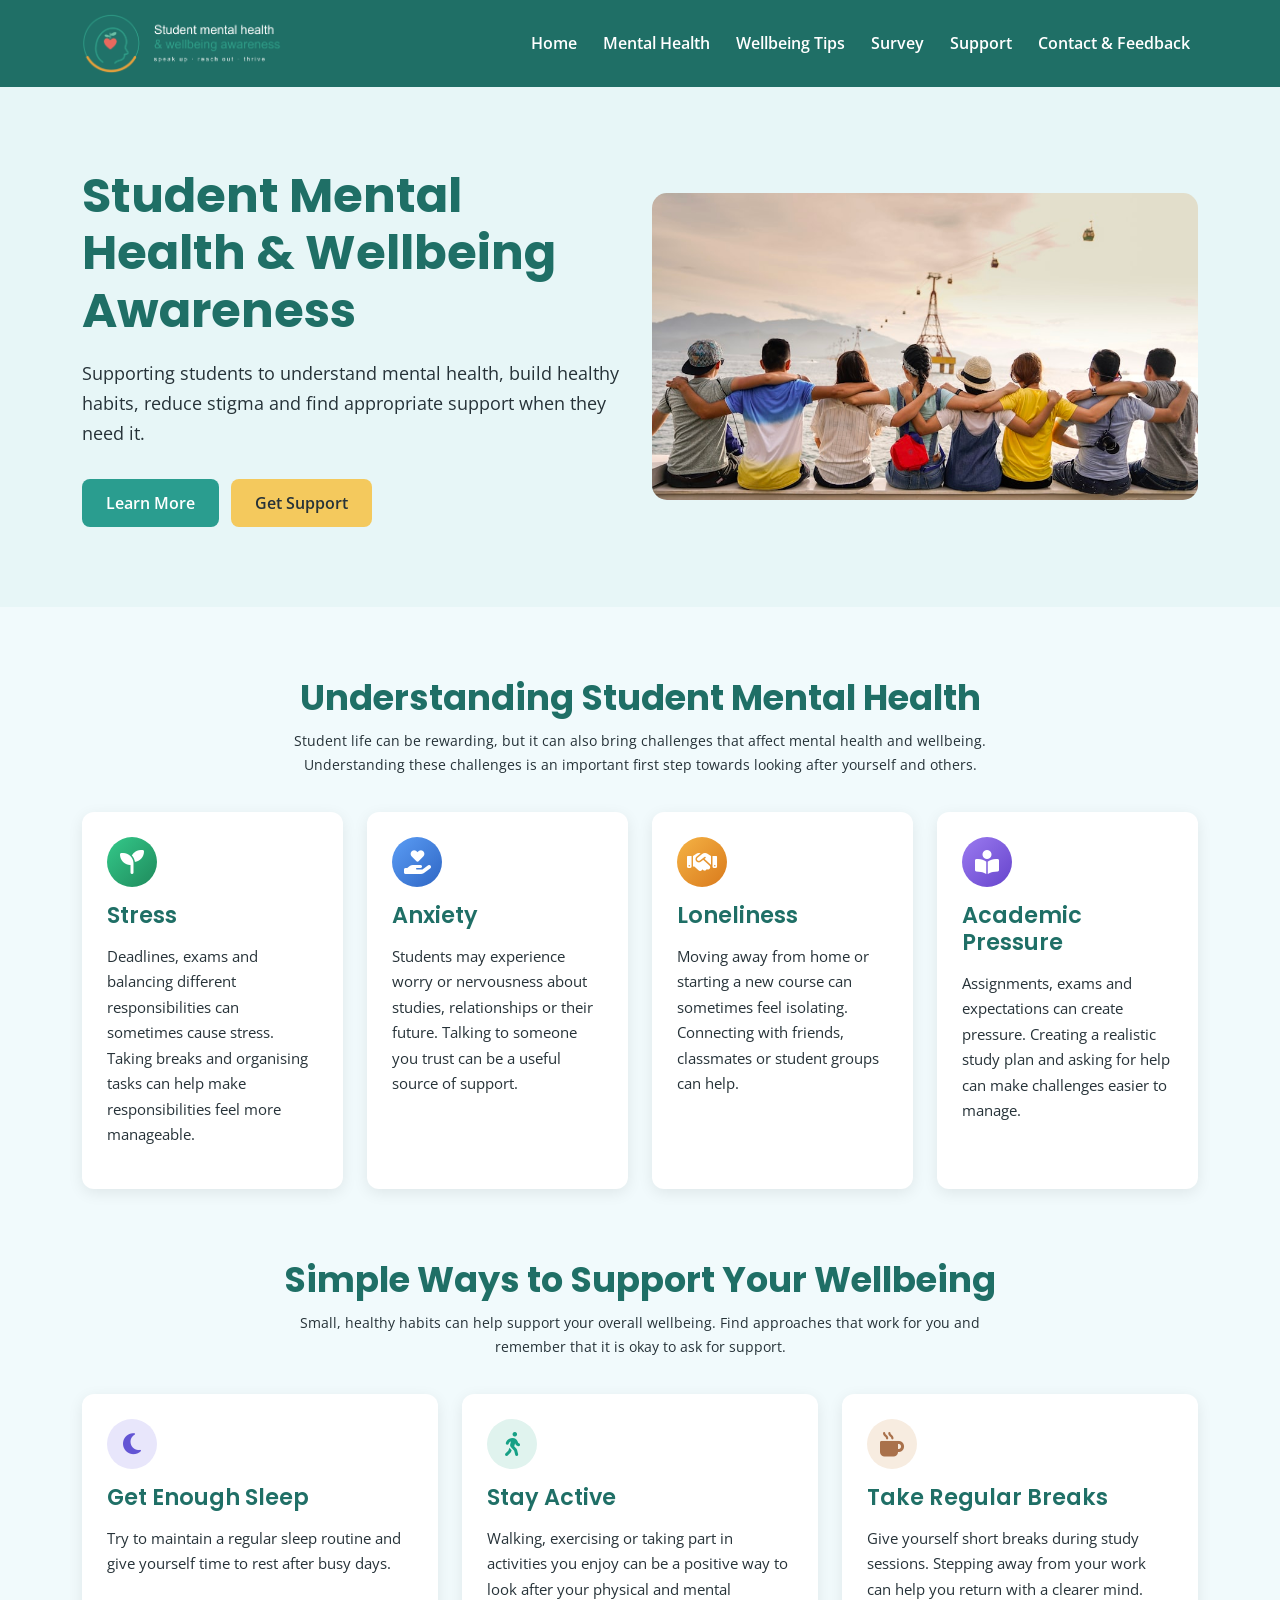
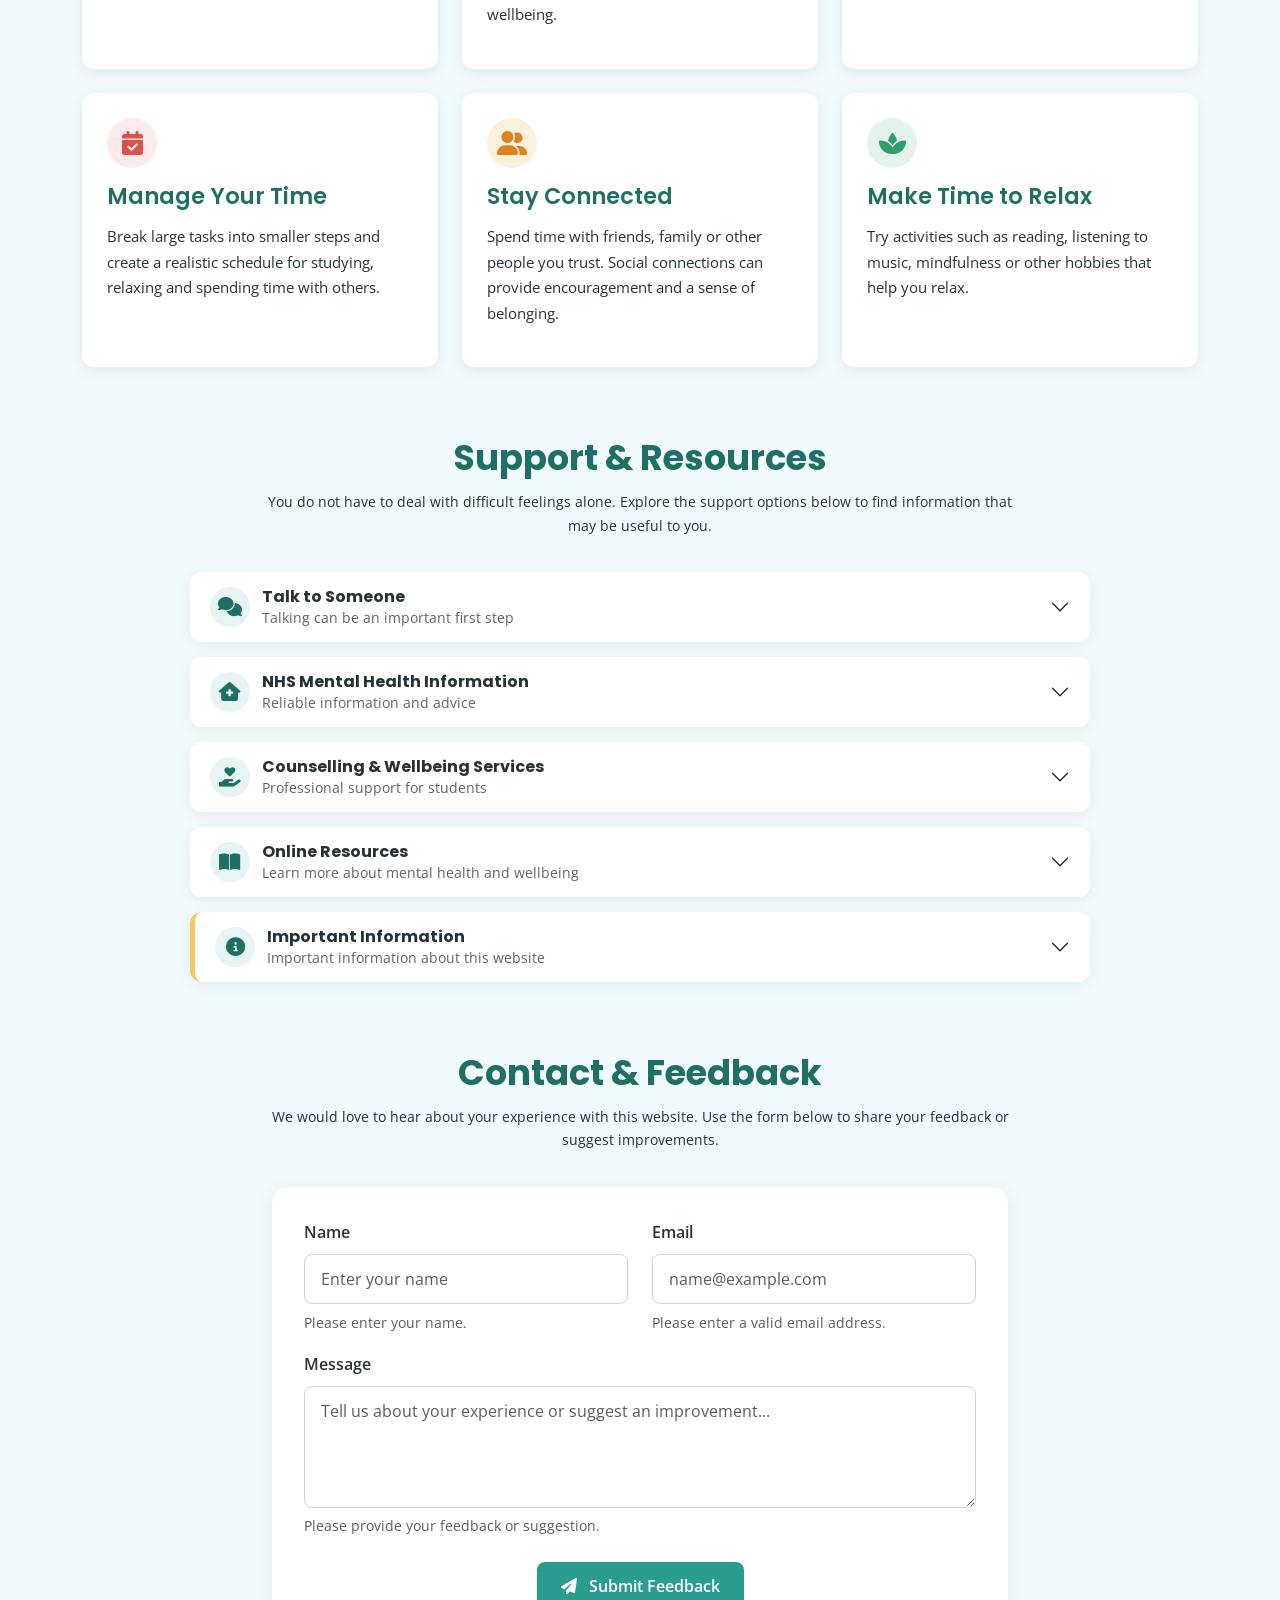
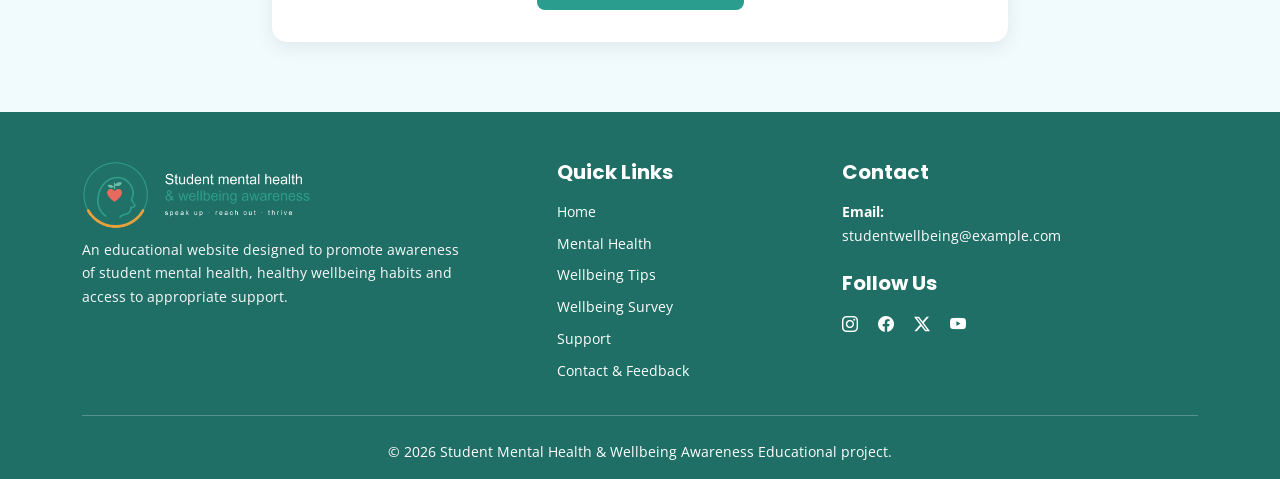
==== commit 475b1a27: "some minor changes" ====
--- a/index.html
+++ b/index.html
@@ -38,12 +38,11 @@
       aria-label="Main navigation"
     >
       <div class="container">
-        <a class="navbar-brand" href="/">
+        <a class="navbar-brand" href="#home">
           <img
             src="assets/images/student_mental_health_wellbeing_awareness_logo.png"
             alt="Student Mental Health and Wellbeing Awareness logo"
             class="logo"
-            width="200"
           />
         </a>
         <!-- Mobile menu button -->
@@ -345,9 +344,8 @@
           <div class="accordion-item">
             <h2 class="accordion-header" id="headingTalk">
               <button
-                class="accordion-collapse collapse"
+                class="accordion-button collapsed"
                 type="button"
-                aria-labelledby="headingTalk"
                 data-bs-toggle="collapse"
                 data-bs-target="#talkSupport"
                 aria-expanded="false"
@@ -666,12 +664,11 @@
         <div class="row g-4">
           <!-- About -->
           <div class="col-12 col-md-6 col-lg-5 about">
-            <a class="footer-logo mb-2" href="/">
+            <a class="footer-logo mb-2" href="#home">
               <img
                 src="assets/images/student_mental_health_wellbeing_awareness_logo.png"
                 alt="Student Mental Health and Wellbeing Awareness logo"
                 class="logo"
-                width="230"
               />
             </a>
 
@@ -752,6 +749,7 @@
                 class="text-white me-3"
                 aria-label="Instagram"
                 target="_blank"
+                rel="noopener noreferrer"
               >
                 <i class="bi bi-instagram fs-6"></i>
               </a>
@@ -761,6 +759,7 @@
                 class="text-white me-3"
                 aria-label="Facebook"
                 target="_blank"
+                rel="noopener noreferrer"
               >
                 <i class="bi bi-facebook fs-6"></i>
               </a>
@@ -770,6 +769,7 @@
                 class="text-white me-3"
                 aria-label="Twitter"
                 target="_blank"
+                rel="noopener noreferrer"
               >
                 <i class="bi bi-twitter-x fs-6"></i>
               </a>
@@ -779,6 +779,7 @@
                 class="text-white"
                 aria-label="YouTube"
                 target="_blank"
+                rel="noopener noreferrer"
               >
                 <i class="bi bi-youtube fs-6"></i>
               </a>
--- a/assets/css/style.css
+++ b/assets/css/style.css
@@ -49,10 +49,17 @@
 }
 
 .navbar-nav .nav-link:hover,
-.navbar-nav .nav-link:focus {
+.navbar-nav .nav-link:focus,
+.navbar-nav .nav-link:focus-visible {
   color: var(--highlight-color-light) !important;
 }
 
+.navbar-brand .logo {
+  width: 200px;
+}
+footer .logo {
+  width: 230px;
+}
 /* Hero Section */
 
 .hero {
@@ -89,7 +96,8 @@
 }
 
 .btn-primary-custom:hover,
-.btn-primary-custom:focus {
+.btn-primary-custom:focus,
+.btn-primary-custom:focus-visible {
   background-color: var(--secondary-color);
   color: var(--color);
 }
@@ -104,7 +112,8 @@
 }
 
 .btn-secondary-custom:hover,
-.btn-secondary-custom:focus {
+.btn-secondary-custom:focus,
+.btn-secondary-custom:focus-visible {
   background-color: var(--highlight-color-dark);
   color: var(--primary-color);
 }
@@ -342,7 +351,7 @@
   margin-right: 0.75rem;
   border-radius: 50%;
   background-color: #e6f5f3;
-  color: var(--bs-primary, #0d6efd);
+  color: var(--secondary-color);
 }
 .accordion-button:not(.collapsed) .support-icon {
   background-color: var(--color);
@@ -520,7 +529,7 @@
 
 footer a:hover,
 footer a:focus {
-  color: #f4c95d;
+  color: var(--highlight-color-light);
 }
 
 .footer-bottom {
@@ -536,6 +545,19 @@
     padding: 1.5rem;
   }
 }
+@media (max-width: 991.98px) {
+  .navbar-toggler {
+    border-color: #ffffff;
+    font-size: 16px;
+    padding: 5px 8px;
+  }
+  .navbar-toggler:focus {
+    box-shadow: none;
+  }
+  .navbar-toggler-icon {
+    background-image: url("data:image/svg+xml,%3csvg xmlns='http://www.w3.org/2000/svg' viewBox='0 0 30 30'%3e%3cpath stroke='white' stroke-linecap='round' stroke-miterlimit='10' stroke-width='2' d='M4 7h22M4 15h22M4 23h22'/%3e%3c/svg%3e");
+  }
+}
 @media (max-width: 768px) {
   .hero {
     padding: 50px 0;
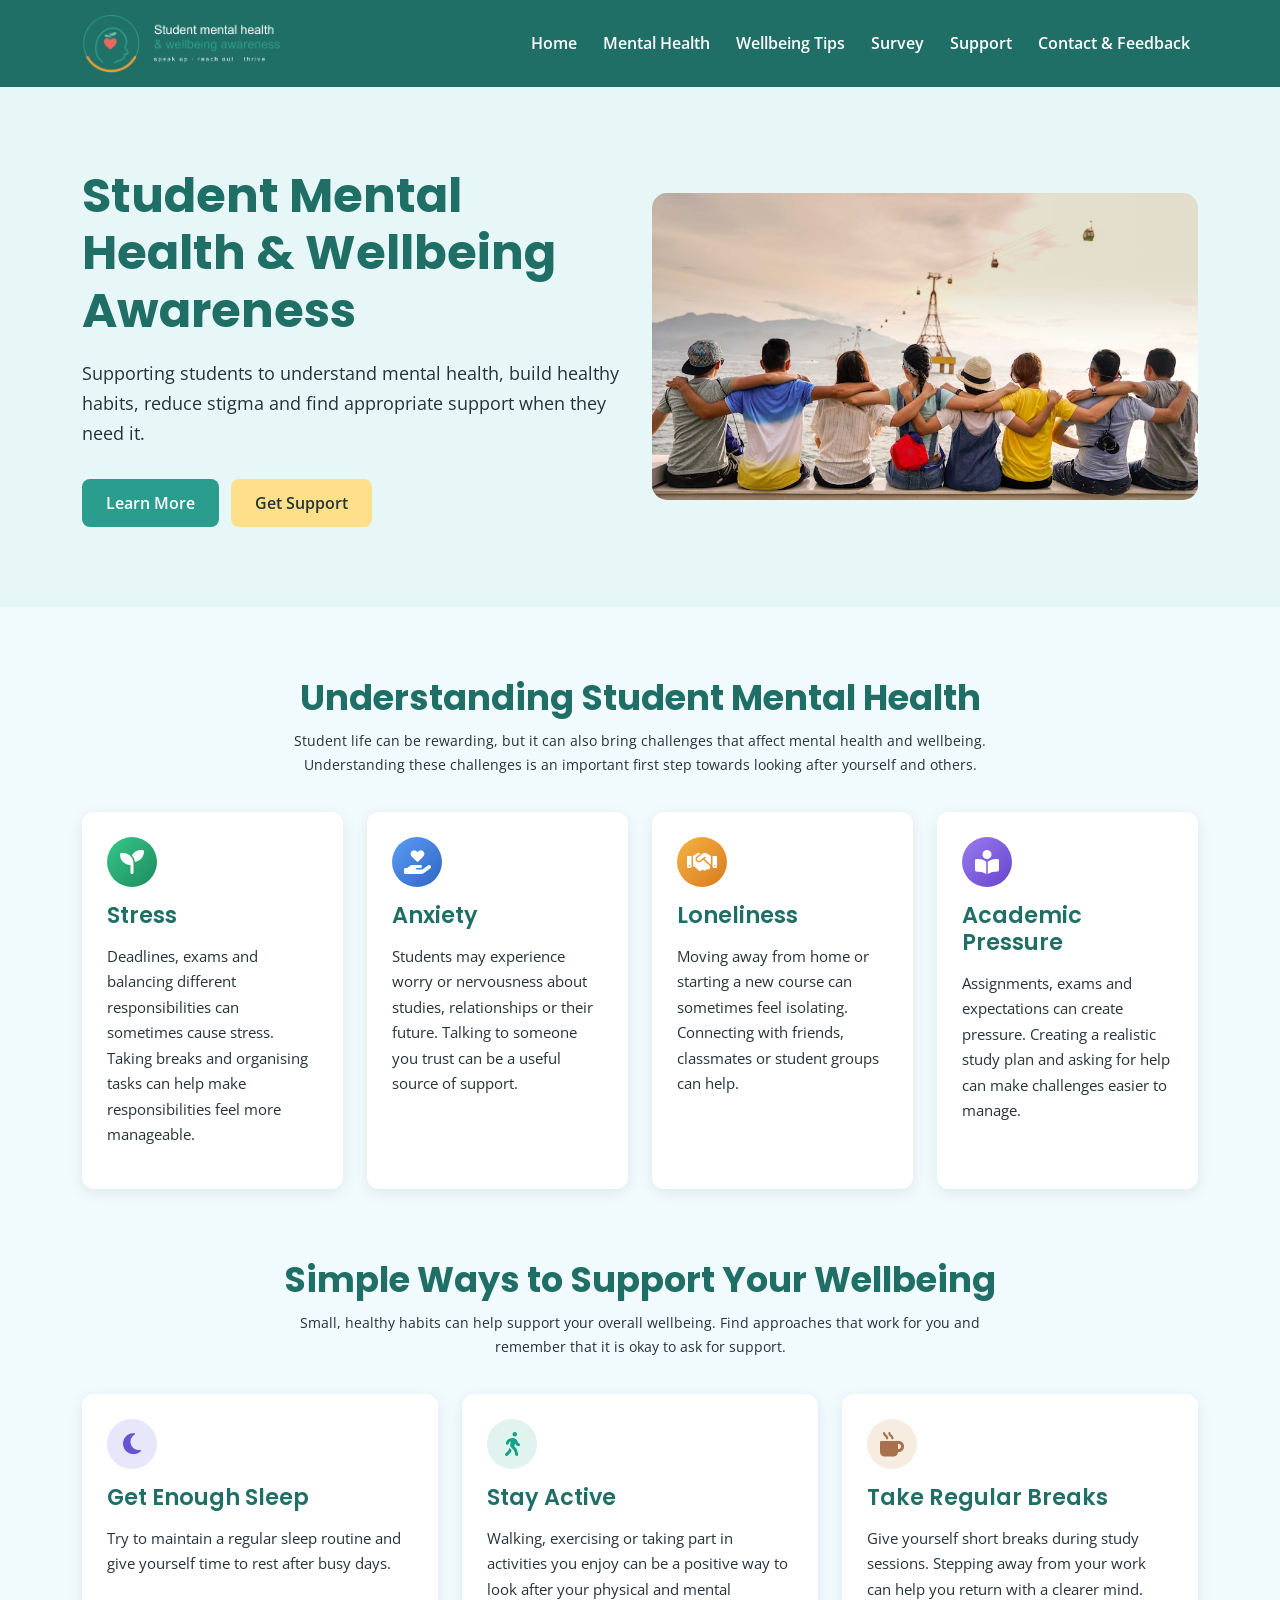
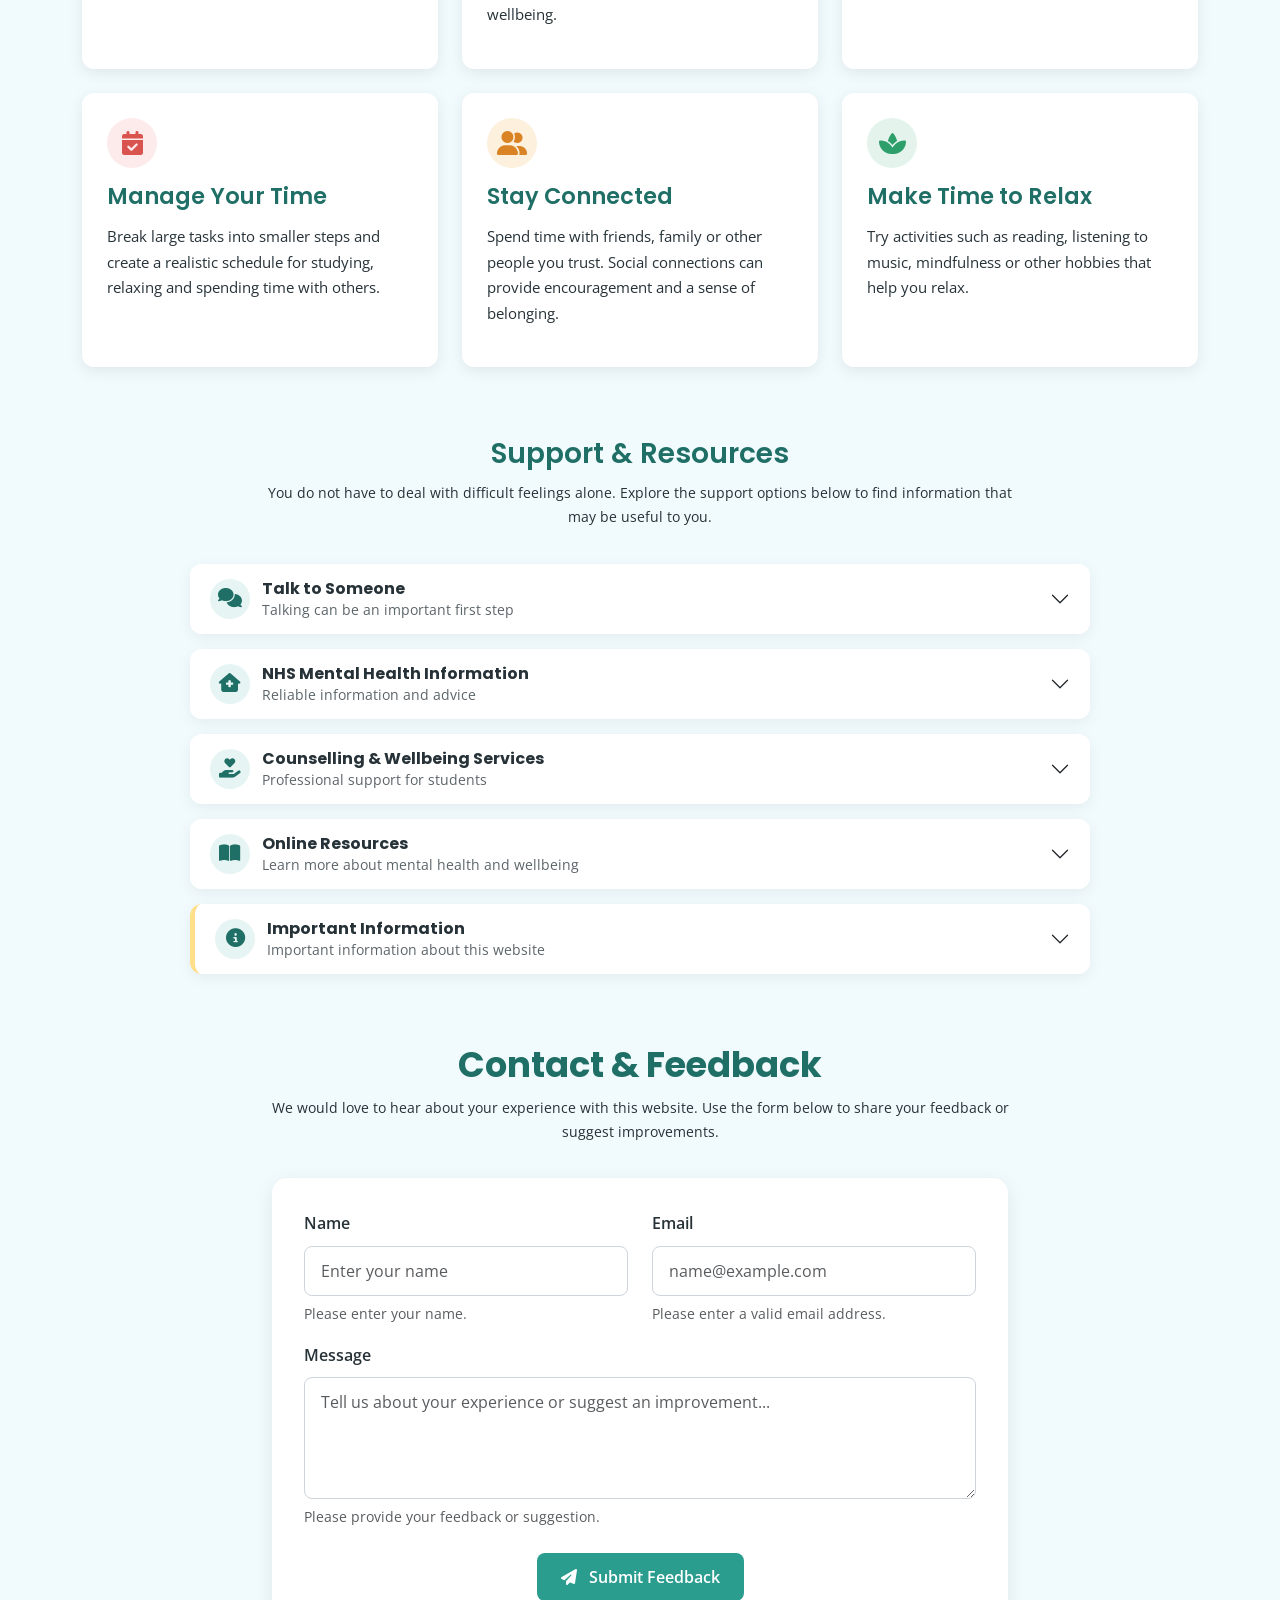
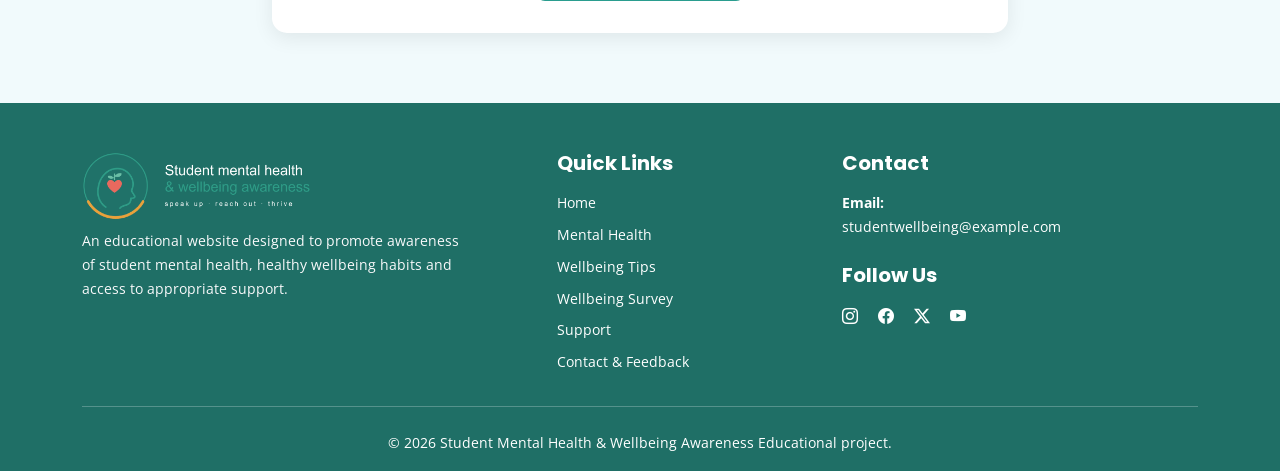
==== commit a949fa57: "Add survey detail in readme file" ====
--- a/index.html
+++ b/index.html
@@ -330,7 +330,7 @@
     <section id="support" class="support-section pb-0">
       <div class="container">
         <div class="section-title text-center">
-          <h2>Support & Resources</h2>
+          <h3>Support & Resources</h3>
 
           <p>
             You do not have to deal with difficult feelings alone. Explore the
@@ -342,7 +342,7 @@
           <!-- Talk to Someone -->
 
           <div class="accordion-item">
-            <h2 class="accordion-header" id="headingTalk">
+            <h3 class="accordion-header" id="headingTalk">
               <button
                 class="accordion-button collapsed"
                 type="button"
@@ -360,7 +360,7 @@
                   <small>Talking can be an important first step</small>
                 </span>
               </button>
-            </h2>
+            </h3>
 
             <div
               id="talkSupport"
@@ -388,7 +388,7 @@
           <!-- NHS Resources -->
 
           <div class="accordion-item">
-            <h2 class="accordion-header" id="headingNhs">
+            <h3 class="accordion-header" id="headingNhs">
               <button
                 class="accordion-button collapsed"
                 type="button"
@@ -406,7 +406,7 @@
                   <small>Reliable information and advice</small>
                 </span>
               </button>
-            </h2>
+            </h3>
 
             <div
               id="nhsSupport"
@@ -434,7 +434,7 @@
           <!-- Counselling -->
 
           <div class="accordion-item">
-            <h2 class="accordion-header" id="headingCounselling">
+            <h3 class="accordion-header" id="headingCounselling">
               <button
                 class="accordion-button collapsed"
                 type="button"
@@ -455,7 +455,7 @@
                   <small>Professional support for students</small>
                 </span>
               </button>
-            </h2>
+            </h3>
 
             <div
               id="counsellingSupport"
@@ -479,7 +479,7 @@
           <!-- Online Resources -->
 
           <div class="accordion-item">
-            <h2 class="accordion-header" id="headingResources">
+            <h3 class="accordion-header" id="headingResources">
               <button
                 class="accordion-button collapsed"
                 type="button"
@@ -497,7 +497,7 @@
                   <small>Learn more about mental health and wellbeing</small>
                 </span>
               </button>
-            </h2>
+            </h3>
 
             <div
               id="onlineResources"
@@ -511,12 +511,12 @@
                 </p>
 
                 <a
-                  href="https://www.nhs.uk/mental-health/"
+                  href="https://www.studentminds.org.uk/get-support/"
                   target="_blank"
                   rel="noopener noreferrer"
                   class="support-link"
                 >
-                  Explore Mental Health Information →
+                  Explore Student Minds Support →
                 </a>
               </div>
             </div>
@@ -525,7 +525,7 @@
           <!-- Important Information -->
 
           <div class="accordion-item important-item mb-0">
-            <h2 class="accordion-header" id="headingImportant">
+            <h3 class="accordion-header" id="headingImportant">
               <button
                 class="accordion-button collapsed"
                 type="button"
@@ -543,7 +543,7 @@
                   <small>Important information about this website</small>
                 </span>
               </button>
-            </h2>
+            </h3>
 
             <div
               id="importantSupport"
--- a/assets/css/style.css
+++ b/assets/css/style.css
@@ -10,7 +10,7 @@
   --color: #ffffff;
   --highlight-color: #f1fafc;
   --highlight-color-dark: #e6b94f;
-  --highlight-color-light: #f4c95d;
+  --highlight-color-light: #ffe08a;
 }
 
 /* Global styles */
